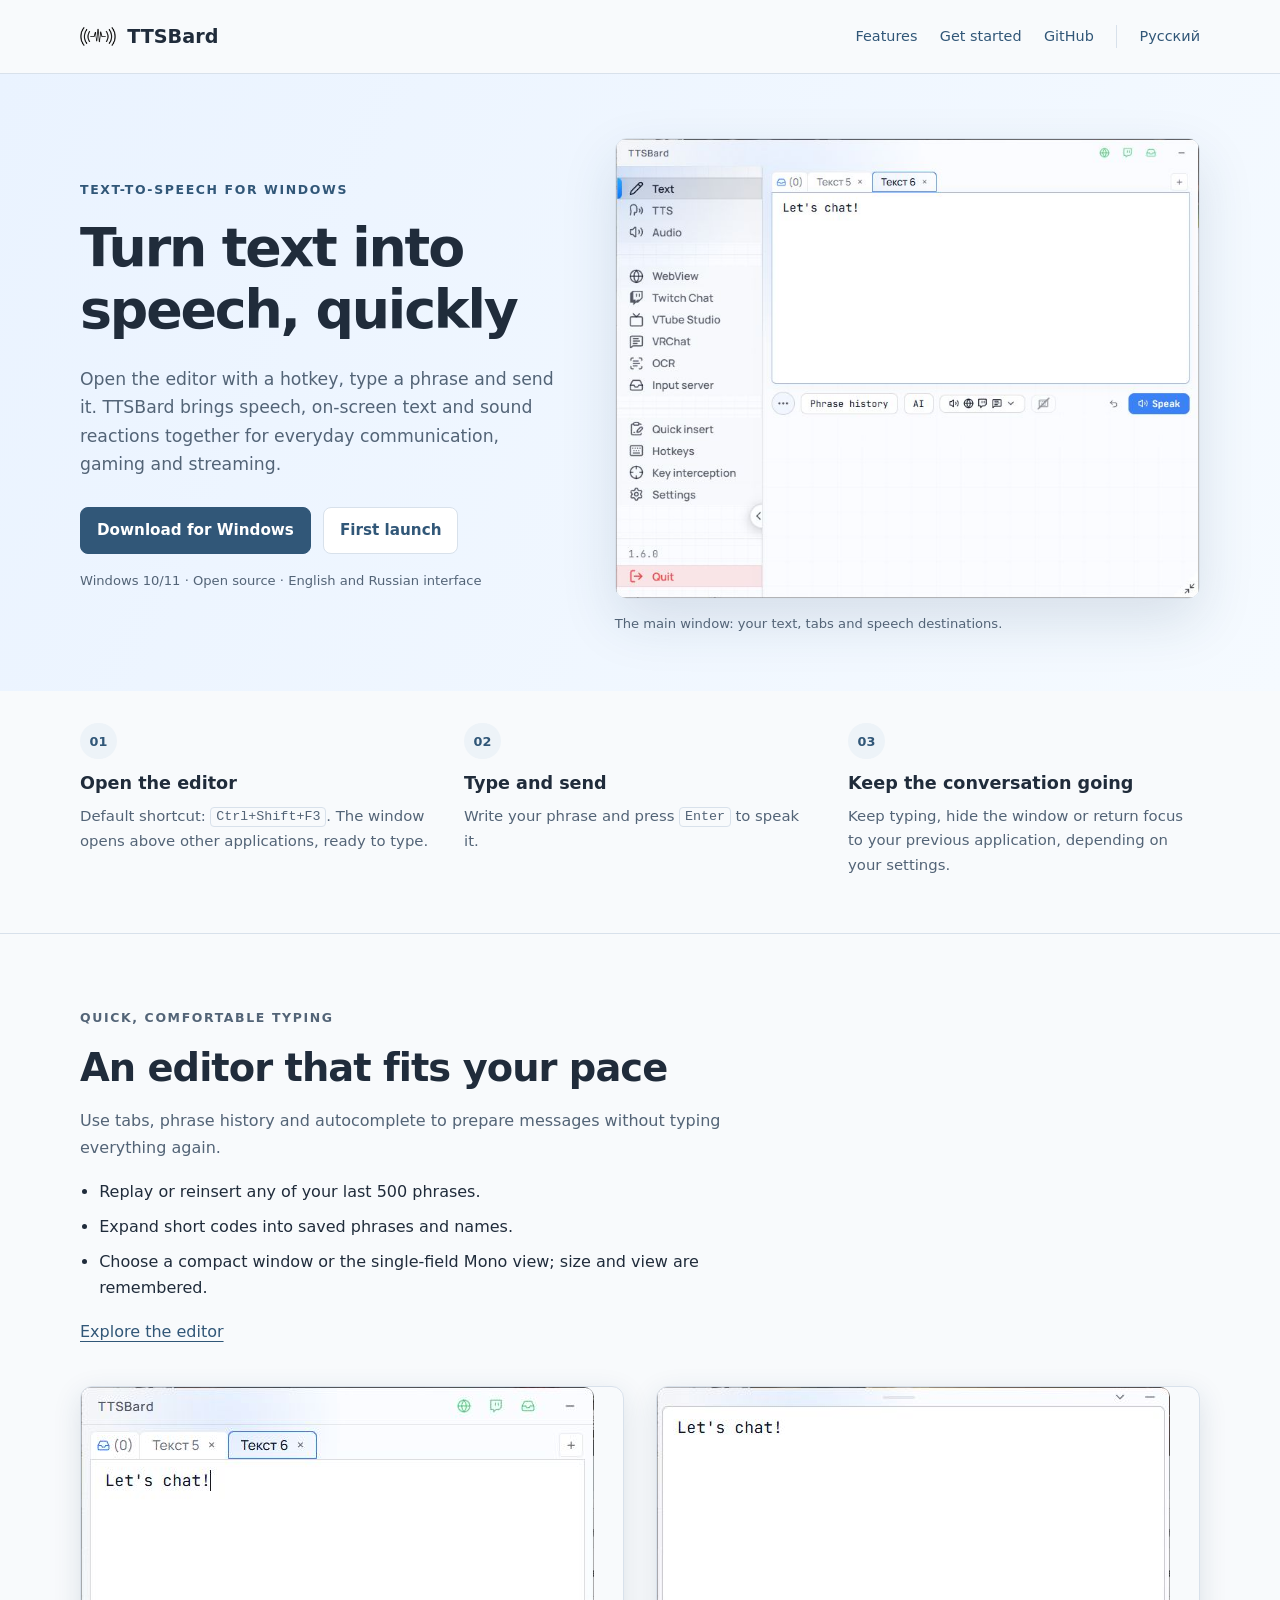
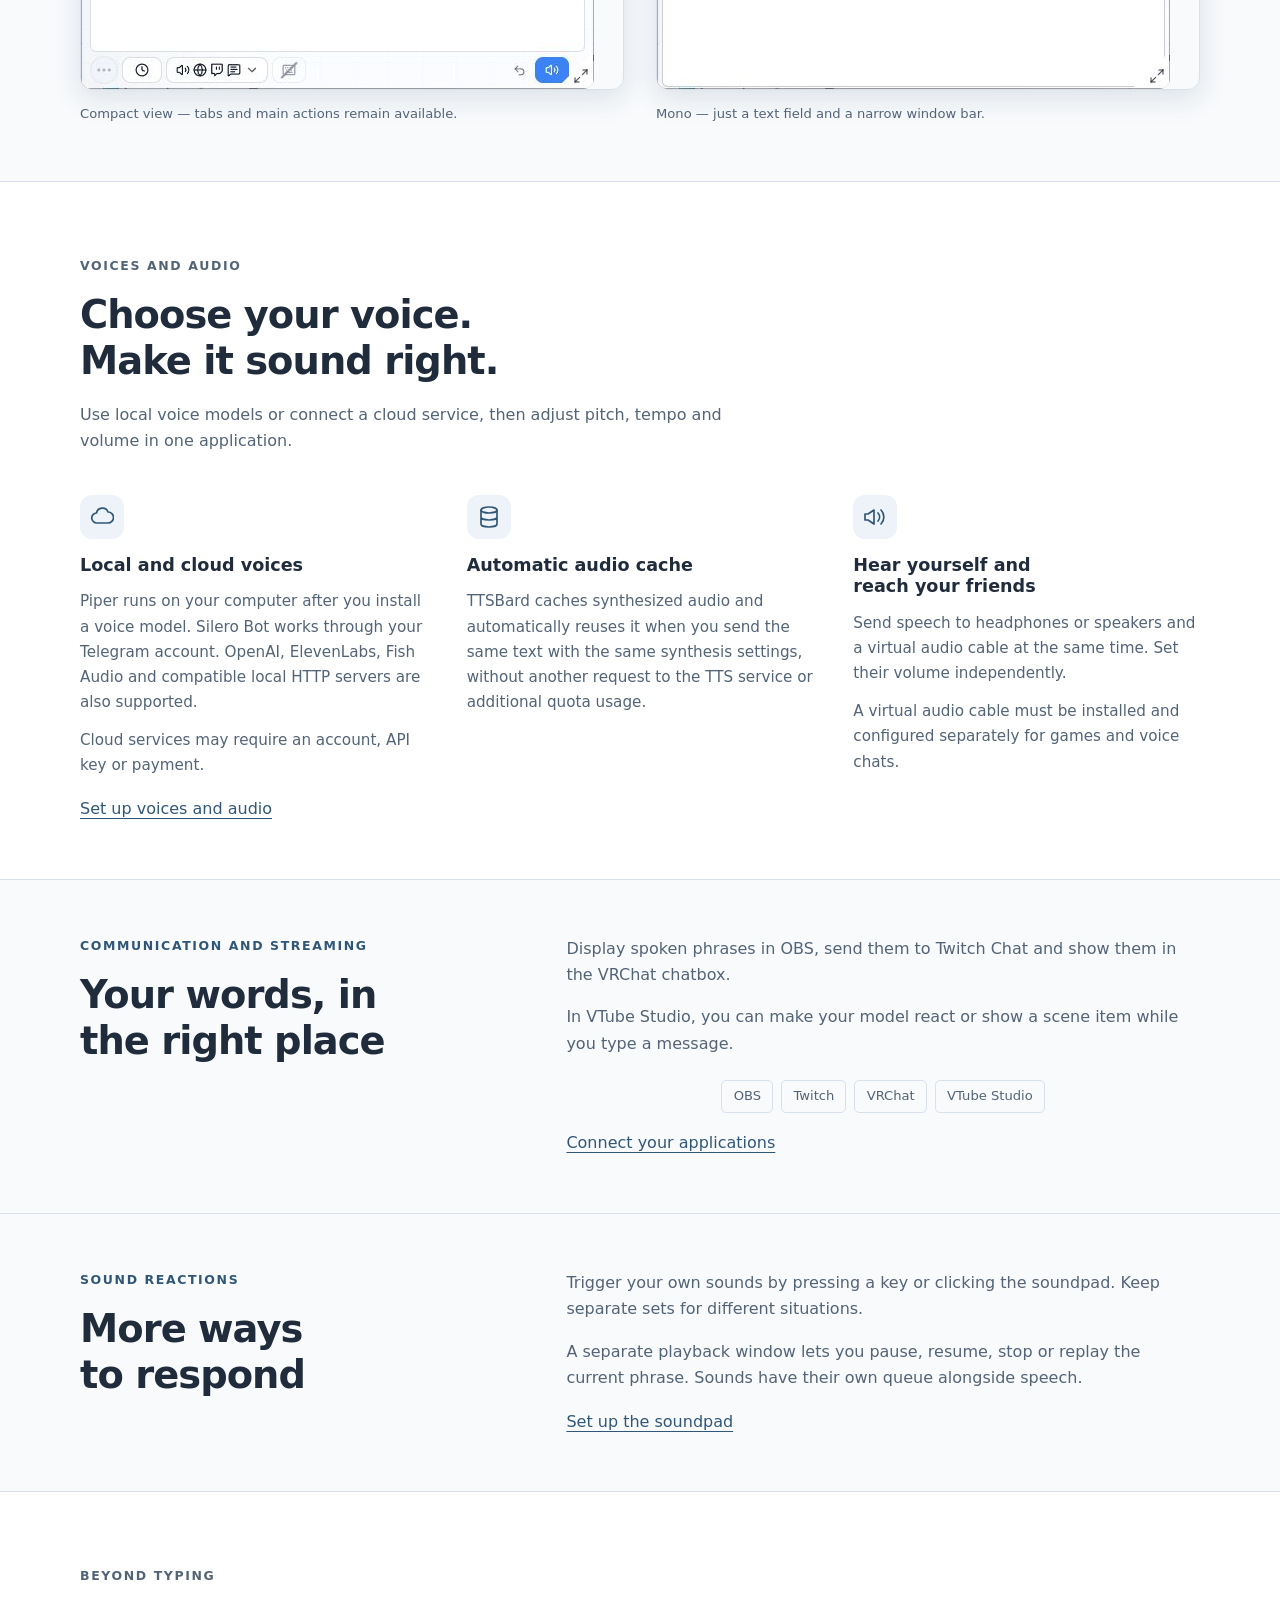
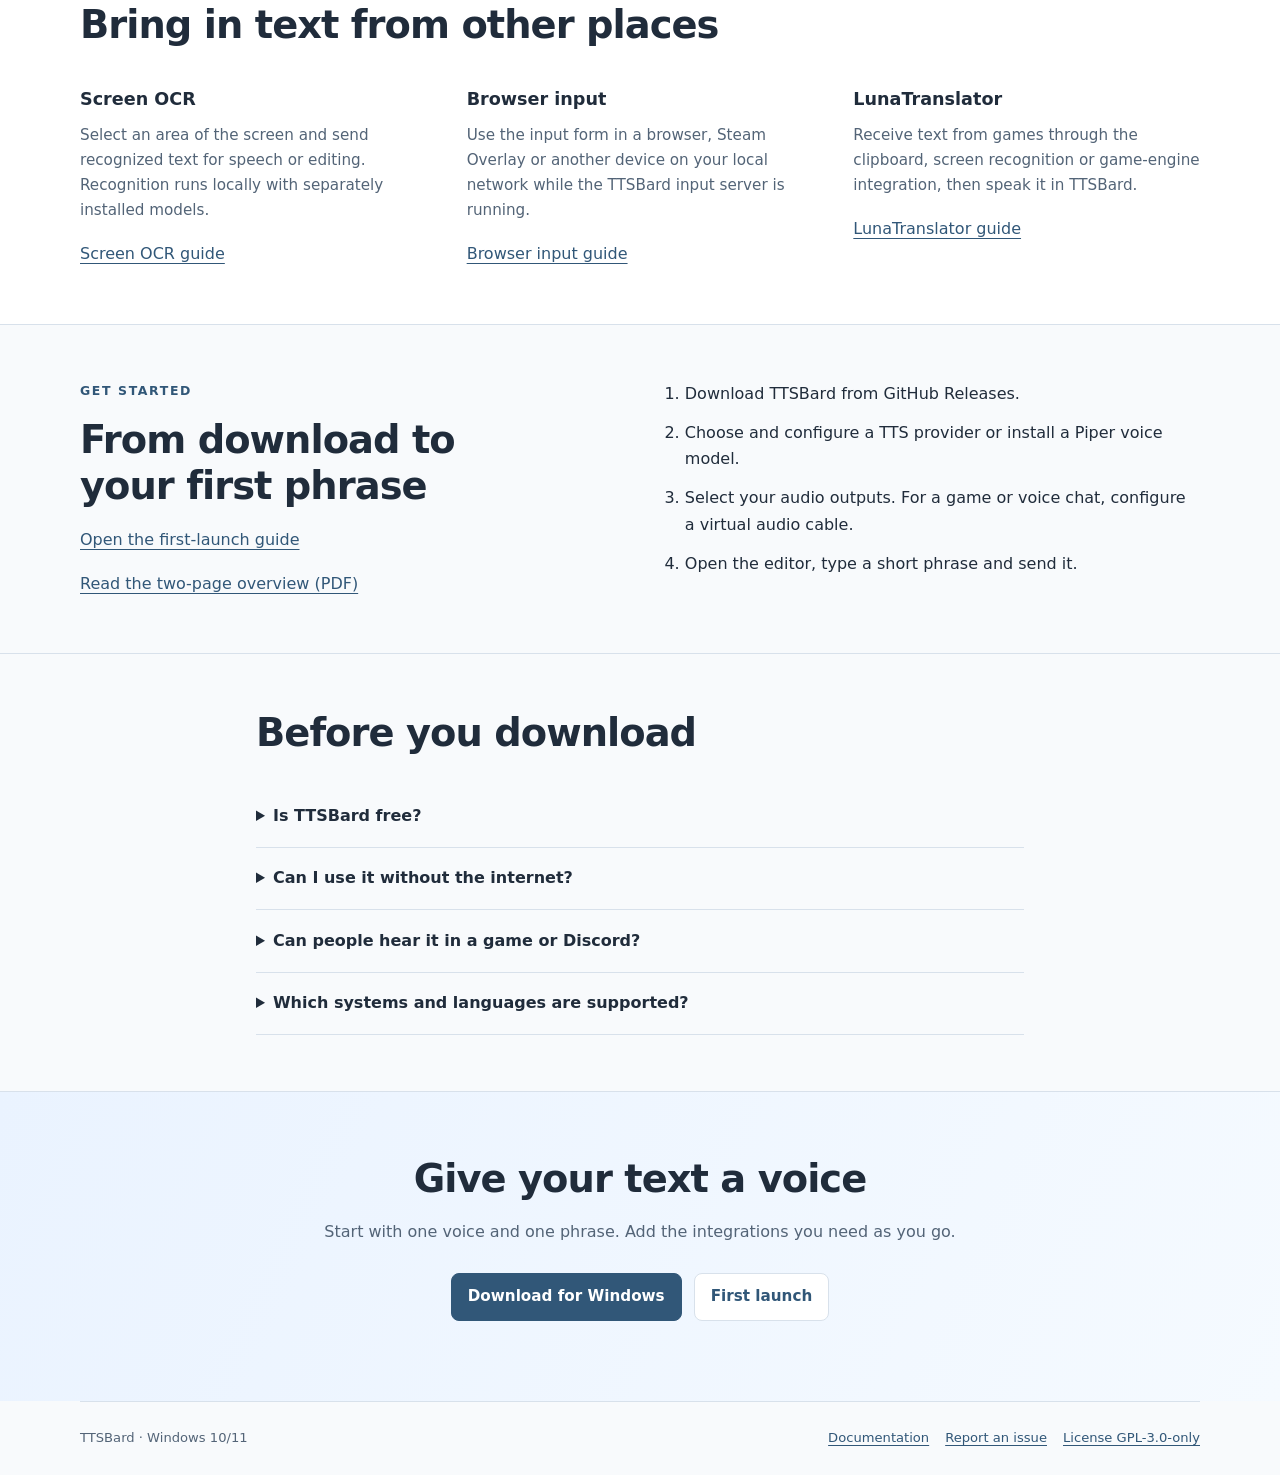
==== site/index.html @ 0e1ebefe "Add bilingual TTSBard landing site" ====
<!doctype html>
<html lang="en">
<head>
  <meta charset="utf-8">
  <meta name="viewport" content="width=device-width, initial-scale=1">
  <title>TTSBard — text-to-speech for gaming and streaming on Windows</title>
  <meta name="description" content="Turn typed messages into speech with TTSBard for Windows. Hotkey editor, local Piper voices, audio cache, soundpad, OBS, Twitch and VRChat integrations.">
  <!-- Remove the draft guard only after ROADMAP-133 visual acceptance. -->
  <meta name="robots" content="noindex, follow">
  <link rel="canonical" href="https://ttsbard.github.io/">
  <link rel="alternate" hreflang="en" href="https://ttsbard.github.io/">
  <link rel="alternate" hreflang="ru" href="https://ttsbard.github.io/ru/">
  <link rel="alternate" hreflang="x-default" href="https://ttsbard.github.io/">
  <meta property="og:type" content="website">
  <meta property="og:site_name" content="TTSBard">
  <meta property="og:locale" content="en_US">
  <meta property="og:locale:alternate" content="ru_RU">
  <meta property="og:title" content="TTSBard — text-to-speech for gaming and streaming on Windows">
  <meta property="og:description" content="Turn typed messages into speech with TTSBard for Windows. Hotkey editor, local Piper voices, audio cache, soundpad, OBS, Twitch and VRChat integrations.">
  <meta property="og:url" content="https://ttsbard.github.io/">
  <meta name="theme-color" content="#315778">
  <link rel="icon" type="image/png" href="assets/favicon.png">
  <link rel="stylesheet" href="assets/styles.css?v=3">
</head>
<body>
  <a class="skip-link" href="#main">Skip to content</a>
  <header class="site-header"><div class="wrap header-inner">
    <a class="brand" href="./" aria-label="TTSBard home"><img src="assets/favicon.png" width="36" height="36" alt="">TTSBard</a>
    <nav aria-label="Main navigation">
      <a href="#features">Features</a><a href="#start">Get started</a><a href="https://github.com/ttsbard/TTSBard">GitHub</a>
      <a class="language-link" href="ru/" lang="ru" hreflang="ru">Русский</a>
    </nav>
  </div></header>
  <main id="main">
    <section class="hero" aria-labelledby="hero-title"><div class="wrap split">
      <div><p class="eyebrow">Text-to-speech for Windows</p><h1 id="hero-title">Turn text into speech, quickly</h1>
      <p class="lead">Open the editor with a hotkey, type a phrase and send it. TTSBard brings speech, on-screen text and sound reactions together for everyday communication, gaming and streaming.</p><div class="actions"><a class="button primary" href="https://github.com/ttsbard/TTSBard/releases/latest">Download for Windows</a><a class="button" href="https://github.com/ttsbard/TTSBard/blob/master/docs/en/user/guide.md">First launch</a></div><p class="fine">Windows 10/11 · Open source · English and Russian interface</p></div>
      <figure class="product-figure"><a href="assets/captures/en/editor.jpg?v=3"><img data-product-shot="editor" src="assets/captures/en/editor.jpg?v=3" width="802" height="632" alt="TTSBard 1.6.0 in English: editor with Let's chat!, tabs and sending controls"></a><figcaption>The main window: your text, tabs and speech destinations.</figcaption></figure>
    </div></section>
    <section class="workflow wrap" aria-label="The basic workflow"><ol class="steps"><li><h3>Open the editor</h3><p>Default shortcut: <kbd>Ctrl+Shift+F3</kbd>. The window opens above other applications, ready to type.</p></li><li><h3>Type and send</h3><p>Write your phrase and press <kbd>Enter</kbd> to speak it.</p></li><li><h3>Keep the conversation going</h3><p>Keep typing, hide the window or return focus to your previous application, depending on your settings.</p></li></ol></section>
    <section id="features" class="section" aria-labelledby="editor-title"><div class="wrap"><div class="section-copy section-intro"><p class="eyebrow">Quick, comfortable typing</p><h2 id="editor-title">An editor that fits your pace</h2>
      <p>Use tabs, phrase history and autocomplete to prepare messages without typing everything again.</p><ul><li>Replay or reinsert any of your last 500 phrases.</li><li>Expand short codes into saved phrases and names.</li><li>Choose a compact window or the single-field Mono view; size and view are remembered.</li></ul><a class="text-link" href="https://github.com/ttsbard/TTSBard/blob/master/docs/en/user/editor.md">Explore the editor</a></div><div class="mode-gallery"><figure class="product-figure"><a href="assets/captures/shared/compact.jpg?v=3"><img data-product-shot="compact" src="assets/captures/shared/compact.jpg?v=3" width="513" height="302" alt="TTSBard compact view with Let's chat!, tabs and icon controls" loading="lazy"></a><figcaption>Compact view — tabs and main actions remain available.</figcaption></figure><figure class="product-figure"><a href="assets/captures/shared/mono.jpg?v=3"><img data-product-shot="mono" src="assets/captures/shared/mono.jpg?v=3" width="513" height="302" alt="TTSBard Mono view: a single text field containing Let's chat!" loading="lazy"></a><figcaption>Mono — just a text field and a narrow window bar.</figcaption></figure></div></div></section>
    <section id="voices" class="section" aria-labelledby="voices-title"><div class="wrap">
      <div class="section-intro"><p class="eyebrow">Voices and audio</p><h2 id="voices-title">Choose your voice. Make it sound right.</h2><p>Use local voice models or connect a cloud service, then adjust pitch, tempo and volume in one application.</p></div>
      <div class="feature-grid"><div><span class="feature-icon" aria-hidden="true"><svg width="24" height="24" viewBox="0 0 24 24" fill="none" stroke="currentColor" stroke-width="1.7" stroke-linecap="round" stroke-linejoin="round"><path d="M7 18a5 5 0 0 1-.5-10A6 6 0 0 1 18 7a5.5 5.5 0 0 1 0 11H7Z"/></svg></span><h3>Local and cloud voices</h3><p>Piper runs on your computer after you install a voice model. Silero Bot works through your Telegram account. OpenAI, ElevenLabs, Fish Audio and compatible local HTTP servers are also supported.</p><p>Cloud services may require an account, API key or payment.</p></div><div><span class="feature-icon" aria-hidden="true"><svg width="24" height="24" viewBox="0 0 24 24" fill="none" stroke="currentColor" stroke-width="1.7" stroke-linecap="round" stroke-linejoin="round"><ellipse cx="12" cy="5" rx="8" ry="3"/><path d="M4 5v14c0 1.7 3.6 3 8 3s8-1.3 8-3V5M4 12c0 1.7 3.6 3 8 3s8-1.3 8-3"/></svg></span><h3>Automatic audio cache</h3><p>TTSBard caches synthesized audio and automatically reuses it when you send the same text with the same synthesis settings, without another request to the TTS service or additional quota usage.</p></div><div><span class="feature-icon" aria-hidden="true"><svg width="24" height="24" viewBox="0 0 24 24" fill="none" stroke="currentColor" stroke-width="1.7" stroke-linecap="round" stroke-linejoin="round"><path d="m11 5-6 4H2v6h3l6 4V5ZM15 8a6 6 0 0 1 0 8M18 5a10 10 0 0 1 0 14"/></svg></span><h3>Hear yourself and reach your friends</h3><p>Send speech to headphones or speakers and a virtual audio cable at the same time. Set their volume independently.</p><p>A virtual audio cable must be installed and configured separately for games and voice chats.</p></div></div><a class="text-link" href="https://github.com/ttsbard/TTSBard/blob/master/docs/en/user/tts.md">Set up voices and audio</a>
    </div></section>
    <section id="streaming" class="section" aria-labelledby="streaming-title"><div class="wrap story-grid">
      <div class="story-heading"><p class="eyebrow">Communication and streaming</p><h2 id="streaming-title">Your words, in the right place</h2></div><div class="story-body">
      <p>Display spoken phrases in OBS, send them to Twitch Chat and show them in the VRChat chatbox.</p><p>In VTube Studio, you can make your model react or show a scene item while you type a message.</p>
      <ul class="service-list" aria-label="Integrations"><li>OBS</li><li>Twitch</li><li>VRChat</li><li>VTube Studio</li></ul>
      <a class="text-link" href="https://github.com/ttsbard/TTSBard/blob/master/docs/en/integrations/README.md">Connect your applications</a></div>
    </div></section>
    <section id="soundpad" class="section" aria-labelledby="soundpad-title"><div class="wrap story-grid">
      <div class="story-heading"><p class="eyebrow">Sound reactions</p><h2 id="soundpad-title">More ways to respond</h2></div><div class="story-body">
      <p>Trigger your own sounds by pressing a key or clicking the soundpad. Keep separate sets for different situations.</p><p>A separate playback window lets you pause, resume, stop or replay the current phrase. Sounds have their own queue alongside speech.</p><a class="text-link" href="https://github.com/ttsbard/TTSBard/blob/master/docs/en/user/soundpanel.md">Set up the soundpad</a></div>
    </div></section>
    <section id="sources" class="section" aria-labelledby="sources-title"><div class="wrap">
      <div class="section-intro"><p class="eyebrow">Beyond typing</p><h2 id="sources-title">Bring in text from other places</h2></div>
      <div class="feature-grid"><div><h3>Screen OCR</h3><p>Select an area of the screen and send recognized text for speech or editing. Recognition runs locally with separately installed models.</p><a class="text-link" href="https://github.com/ttsbard/TTSBard/blob/master/docs/en/user/ocr.md">Screen OCR guide</a></div><div><h3>Browser input</h3><p>Use the input form in a browser, Steam Overlay or another device on your local network while the TTSBard input server is running.</p><a class="text-link" href="https://github.com/ttsbard/TTSBard/blob/master/docs/en/user/input-server.md">Browser input guide</a></div><div><h3>LunaTranslator</h3><p>Receive text from games through the clipboard, screen recognition or game-engine integration, then speak it in TTSBard.</p><a class="text-link" href="https://github.com/ttsbard/TTSBard/blob/master/docs/en/integrations/lunatranslator/README.md">LunaTranslator guide</a></div></div>
    </div></section>
    <section id="start" class="section" aria-labelledby="start-title"><div class="wrap start-grid">
      <div><p class="eyebrow">Get started</p><h2 id="start-title">From download to your first phrase</h2>
      <a class="text-link" href="https://github.com/ttsbard/TTSBard/blob/master/docs/en/user/guide.md">Open the first-launch guide</a><br>
      <a class="text-link" href="https://github.com/ttsbard/TTSBard/raw/refs/heads/master/docs/en/ttsbard-overview.pdf">Read the two-page overview (PDF)</a></div>
      <ol><li>Download TTSBard from GitHub Releases.</li><li>Choose and configure a TTS provider or install a Piper voice model.</li><li>Select your audio outputs. For a game or voice chat, configure a virtual audio cable.</li><li>Open the editor, type a short phrase and send it.</li></ol>
    </div></section>
    <section id="faq" class="section" aria-labelledby="faq-title"><div class="wrap faq"><h2 id="faq-title">Before you download</h2><details><summary>Is TTSBard free?</summary><p>TTSBard is open-source software under GPL-3.0-only. External TTS services have their own access requirements, quotas and pricing.</p></details><details><summary>Can I use it without the internet?</summary><p>Piper synthesizes speech locally after you install a compatible voice model. Cloud voices and online integrations require a network connection.</p></details><details><summary>Can people hear it in a game or Discord?</summary><p>Yes, when you route TTSBard through a configured virtual audio cable and select that cable as the microphone in the game or voice application.</p></details><details><summary>Which systems and languages are supported?</summary><p>TTSBard supports Windows 10 and 11. The interface is available in English and Russian; speech languages depend on the provider and voice model.</p></details></div></section>
    <section class="closing" aria-labelledby="closing-title"><div class="wrap"><h2 id="closing-title">Give your text a voice</h2><p>Start with one voice and one phrase. Add the integrations you need as you go.</p><div class="actions"><a class="button primary" href="https://github.com/ttsbard/TTSBard/releases/latest">Download for Windows</a><a class="button" href="https://github.com/ttsbard/TTSBard/blob/master/docs/en/user/guide.md">First launch</a></div></div></section>
  </main>
  <footer><div class="wrap footer-inner"><span>TTSBard · Windows 10/11</span><div class="footer-links">
    <a href="https://github.com/ttsbard/TTSBard/blob/master/docs/en/README.md">Documentation</a><a href="https://github.com/ttsbard/TTSBard/issues">Report an issue</a><a href="https://github.com/ttsbard/TTSBard/blob/master/LICENSE">License GPL-3.0-only</a>
  </div></div></footer>
</body>
</html>
---- site/assets/styles.css ----
/* Shared by both static language versions. No application styles are imported. */
:root {
  color-scheme: light dark;
  --page: #f8fafc;
  --surface: #fff;
  --text: #202c3b;
  --muted: #536477;
  --accent: #315778;
  --accent-text: #fff;
  --line: #d8e1eb;
  --soft: #edf3f8;
  --focus: #1665ba;
  --hero-start: #eaf3ff;
  --hero-end: #f5faff;
  --image-shadow: rgb(30 62 96 / .13);
  --logo-filter: none;
  font-family: "Segoe UI", system-ui, sans-serif;
  font-size: 16px;
  line-height: 1.65;
  background: var(--page);
  color: var(--text);
}
@media (prefers-color-scheme: dark) {
  :root {
    --page: #111821;
    --surface: #19232e;
    --text: #e5edf5;
    --muted: #a9bacc;
    --accent: #b0d5f3;
    --accent-text: #152b40;
    --line: #354658;
    --soft: #1b2b3a;
    --focus: #acd8ff;
    --hero-start: #172e44;
    --hero-end: #15212f;
    --image-shadow: rgb(0 0 0 / .3);
    --logo-filter: brightness(0) invert(1);
  }
}
* { box-sizing: border-box; }
body { margin: 0; }
a { color: var(--accent); text-underline-offset: .22em; }
a:hover { text-decoration-thickness: 2px; }
:focus-visible { outline: 3px solid var(--focus); outline-offset: 5px; }
img { display: block; max-width: 100%; height: auto; }
p, ul, ol, figure { margin: 0; }
p + p { margin-top: 1rem; }
h1, h2, h3 { margin: 0; font-weight: 650; line-height: 1.2; text-wrap: balance; }
h1 { font-size: clamp(2.25rem, 4.2vw, 3.65rem); letter-spacing: -.04em; line-height: 1.15; }
h2 { font-size: clamp(1.7rem, 3vw, 2.65rem); letter-spacing: -.025em; }
h3 { font-size: 1.1rem; }
main, header, footer { overflow-wrap: anywhere; }
.wrap { width: min(1120px, calc(100% - 3rem)); margin-inline: auto; }
.skip-link { position: absolute; left: 1rem; top: -6rem; z-index: 2; padding: .75rem 1rem; background: var(--surface); }
.skip-link:focus { top: 1rem; }
.site-header { border-bottom: 1px solid var(--line); }
.header-inner { display: flex; flex-wrap: wrap; align-items: center; gap: 1rem 2rem; padding-block: 1.15rem; }
.brand { display: inline-flex; align-items: center; gap: .7rem; color: var(--text); font-size: 1.2rem; font-weight: 650; text-decoration: none; margin-right: auto; }
.brand img { width: 36px; height: 36px; filter: var(--logo-filter); }
nav { display: flex; align-items: center; flex-wrap: wrap; gap: .7rem 1.4rem; }
nav a { font-size: .9rem; text-decoration: none; }
.language-link { border-left: 1px solid var(--line); padding-left: 1.4rem; }
.hero { padding-block: 4rem 3.5rem; background: linear-gradient(115deg, var(--hero-start), var(--hero-end)); }
.hero .split { grid-template-columns: .95fr 1.15fr; gap: clamp(2rem, 4vw, 3.5rem); }
.split { display: grid; grid-template-columns: 1fr 1.05fr; gap: clamp(2rem, 5vw, 4.5rem); align-items: center; }
.split > * { min-width: 0; }
.eyebrow { font-size: .78rem; text-transform: uppercase; letter-spacing: .13em; color: var(--accent); font-weight: 650; margin-bottom: 1rem; }
.hero .lead { margin-top: 1.5rem; font-size: 1.08rem; color: var(--muted); max-width: 39rem; }
.actions { display: flex; flex-wrap: wrap; align-items: center; gap: .75rem; margin-block: 1.75rem 1rem; }
.button { display: inline-flex; align-items: center; justify-content: center; min-height: 46px; padding: .65rem 1rem; border: 1px solid var(--line); border-radius: 8px; text-decoration: none; font-size: .95rem; font-weight: 600; background: var(--surface); }
.button.primary { color: var(--accent-text); background: var(--accent); border-color: var(--accent); }
.button:hover { text-decoration: underline; }
.fine { font-size: .82rem; color: var(--muted); }
.screen-placeholder { min-height: 235px; aspect-ratio: 1.55; display: flex; flex-direction: column; align-items: center; justify-content: center; text-align: center; gap: .7rem; background: var(--soft); border: 1px dashed var(--line); border-radius: 12px; padding: 2rem; }
.hero .screen-placeholder { aspect-ratio: 1.25; }
.screen-placeholder { width: 100%; }
.screen-number { font-size: .75rem; text-transform: uppercase; letter-spacing: .1em; color: var(--muted); }
.screen-placeholder strong { font-size: 1.15rem; font-weight: 600; }
.screen-placeholder p { color: var(--muted); font-size: .9rem; max-width: 24rem; }
.product-figure img { border-radius: 10px; }
.product-figure > a { display: block; }
.product-figure > a { border: 1px solid var(--line); border-radius: 12px; box-shadow: 0 8px 28px var(--image-shadow); }
.hero .product-figure > a { box-shadow: 0 22px 55px var(--image-shadow); }
.mode-gallery { display: grid; grid-template-columns: repeat(2, minmax(0, 1fr)); gap: 2rem; align-items: start; margin-top: 2.5rem; }
figcaption { margin-top: .85rem; font-size: .82rem; color: var(--muted); }
.workflow { padding-block: 2rem 3.5rem; }
.steps { list-style: none; display: grid; grid-template-columns: repeat(3, 1fr); gap: 2rem; padding: 0; counter-reset: step; }
.steps li { counter-increment: step; }
.steps li::before { content: "0" counter(step); display: inline-grid; place-items: center; width: 2.3rem; height: 2.3rem; border-radius: 50%; background: var(--soft); font-size: .8rem; font-weight: 650; color: var(--accent); margin-bottom: .85rem; }
.steps h3 { margin-bottom: .6rem; }
.steps p { color: var(--muted); font-size: .93rem; }
.section { padding-block: 3.5rem; border-top: 1px solid var(--line); }
#voices, #sources { background: var(--surface); }
.section-copy > p { margin-top: 1.3rem; color: var(--muted); }
.section-copy ul { padding-left: 1.2rem; margin-top: 1.1rem; }
.section-copy li + li { margin-top: .55rem; }
.text-link { display: inline-block; margin-top: 1.1rem; }
.section-intro { max-width: 43rem; }
.section-intro > p { margin-top: 1.1rem; color: var(--muted); }
.feature-grid { display: grid; grid-template-columns: repeat(3, 1fr); gap: 2.5rem; margin-top: 2.5rem; }
.feature-grid p { margin-top: .85rem; color: var(--muted); font-size: .95rem; }
.feature-icon { display: inline-grid; place-items: center; width: 44px; height: 44px; margin-bottom: 1rem; border-radius: 12px; background: var(--soft); color: var(--accent); }
.story-grid { display: grid; grid-template-columns: .8fr 1.2fr; align-items: start; gap: 4rem; }
.story-body { min-width: 0; color: var(--muted); }
.story-body .service-list { justify-content: center; }
.service-list { display: flex; flex-wrap: wrap; align-items: center; gap: .5rem; list-style: none; padding: 0; margin-top: 1.4rem; }
.service-list li { border: 1px solid var(--line); padding: .3rem .7rem; border-radius: 5px; font-size: .82rem; }
.section-copy .service-list { justify-content: center; padding: 0; }
.section-copy .service-list > li { margin: 0; }
.footnote { margin-top: 1.5rem; color: var(--muted); font-size: .85rem; }
.start-grid { display: grid; grid-template-columns: 1fr 1fr; gap: 3rem; }
.start-grid ol { padding-left: 1.3rem; }
.start-grid li + li { margin-top: .8rem; }
.faq { max-width: 48rem; }
.faq h2 { margin-bottom: 1.8rem; }
details { border-bottom: 1px solid var(--line); padding-block: 1.1rem; }
summary { font-weight: 600; cursor: pointer; padding-right: .5rem; }
details p { padding-top: .85rem; color: var(--muted); }
.closing { text-align: center; padding-block: 4rem; border-top: 1px solid var(--line); background: linear-gradient(115deg, var(--hero-start), var(--hero-end)); }
.closing p { margin-top: 1rem; color: var(--muted); }
.closing .actions { justify-content: center; }
.footer-inner { display: flex; flex-wrap: wrap; justify-content: space-between; gap: 1rem; border-top: 1px solid var(--line); padding-block: 1.6rem; color: var(--muted); font-size: .82rem; }
.footer-links { display: flex; flex-wrap: wrap; gap: 1rem; }
kbd { padding: .1em .35em; border: 1px solid var(--line); border-radius: 4px; font-size: .9em; white-space: nowrap; }
@media (max-width: 800px) {
  .hero { padding-block: 3rem; }
  .split, .hero .split, .start-grid, .story-grid { grid-template-columns: 1fr; gap: 2rem; }
  .split.reverse .product-figure { order: 2; }
  .hero .screen-placeholder { aspect-ratio: 1.8; }
  .feature-grid { grid-template-columns: 1fr; gap: 1.8rem; }
  .section { padding-block: 3rem; }
}
@media (max-width: 540px) {
  .mode-gallery { grid-template-columns: 1fr; gap: 1.8rem; }
  .wrap { width: calc(100% - 2rem); }
  .header-inner { gap: 1rem; }
  nav { width: 100%; gap: .65rem .85rem; }
  nav a { font-size: .85rem; }
  .language-link { padding-left: .8rem; margin-left: auto; }
  .steps { grid-template-columns: 1fr; gap: 1.5rem; }
  .screen-placeholder { min-height: 210px; padding: 1.5rem; }
  .actions { align-items: stretch; }
  .button { flex: 1 1 auto; }
}
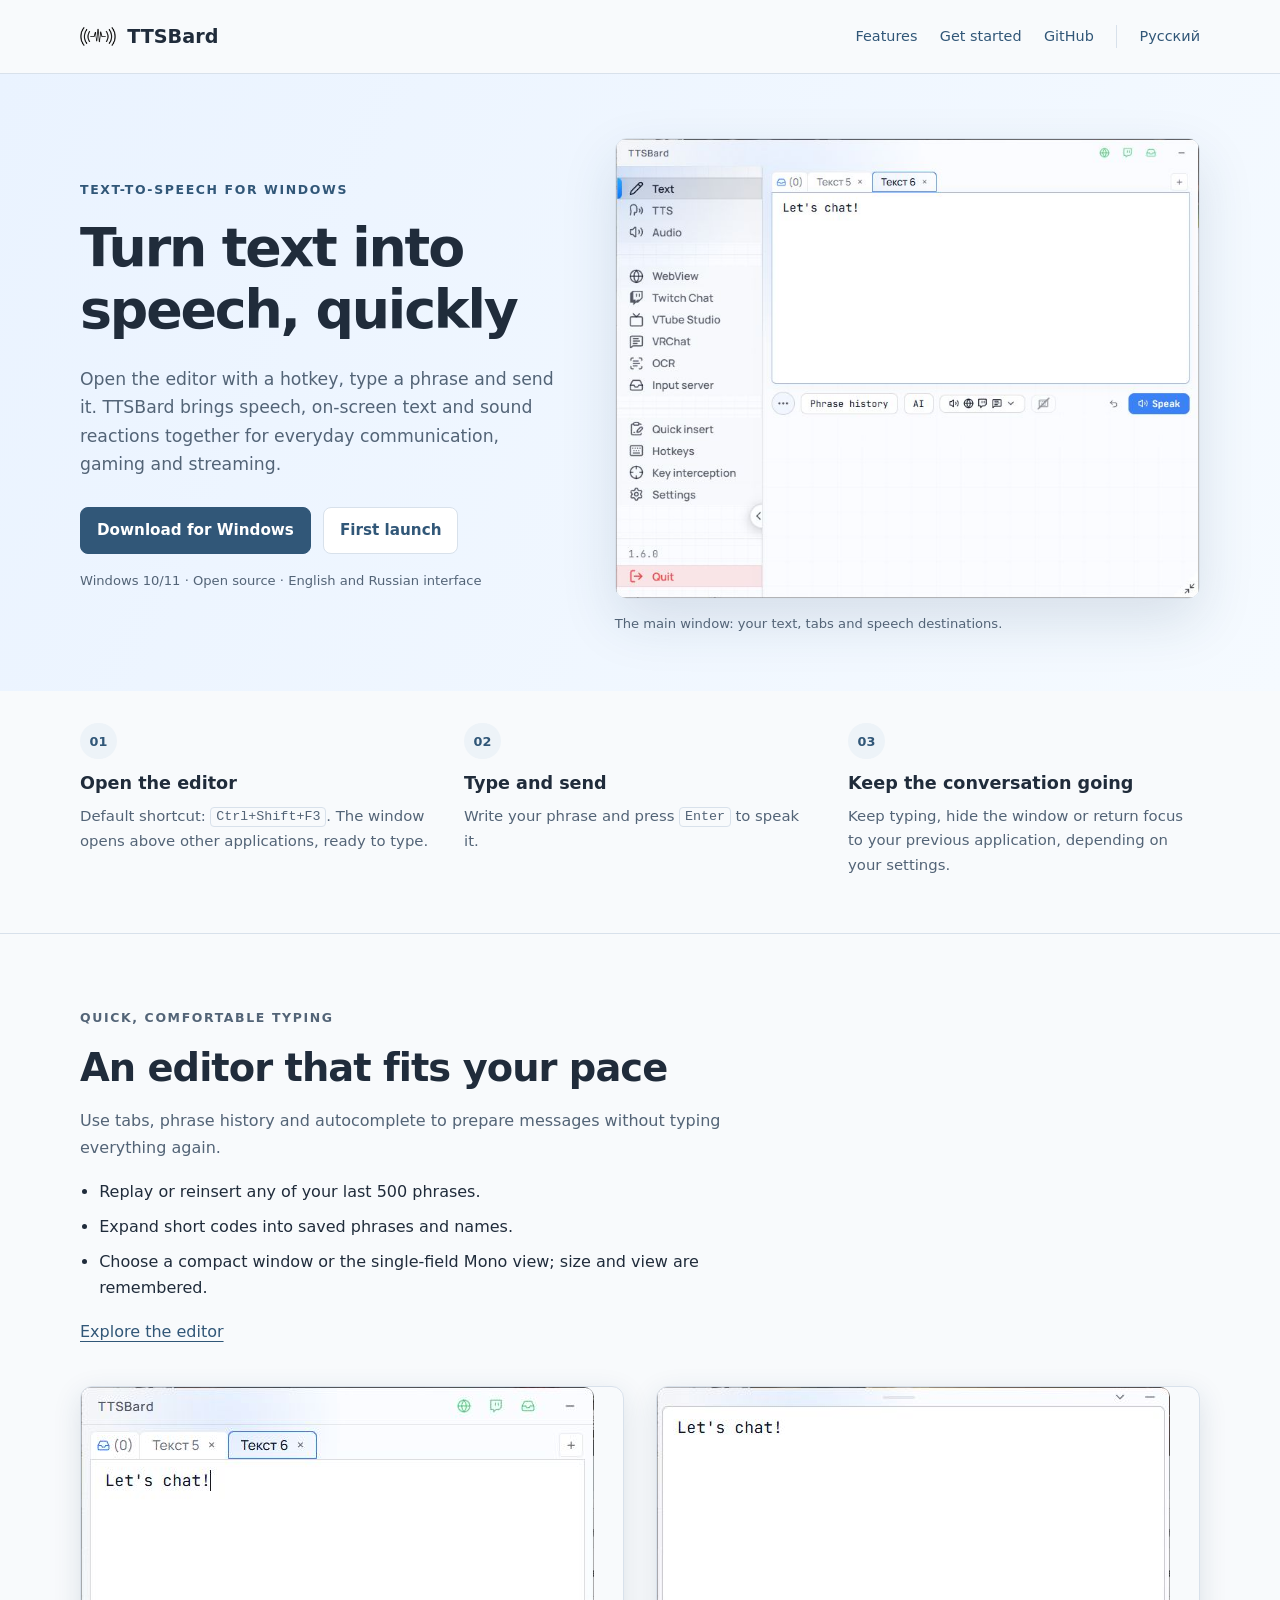
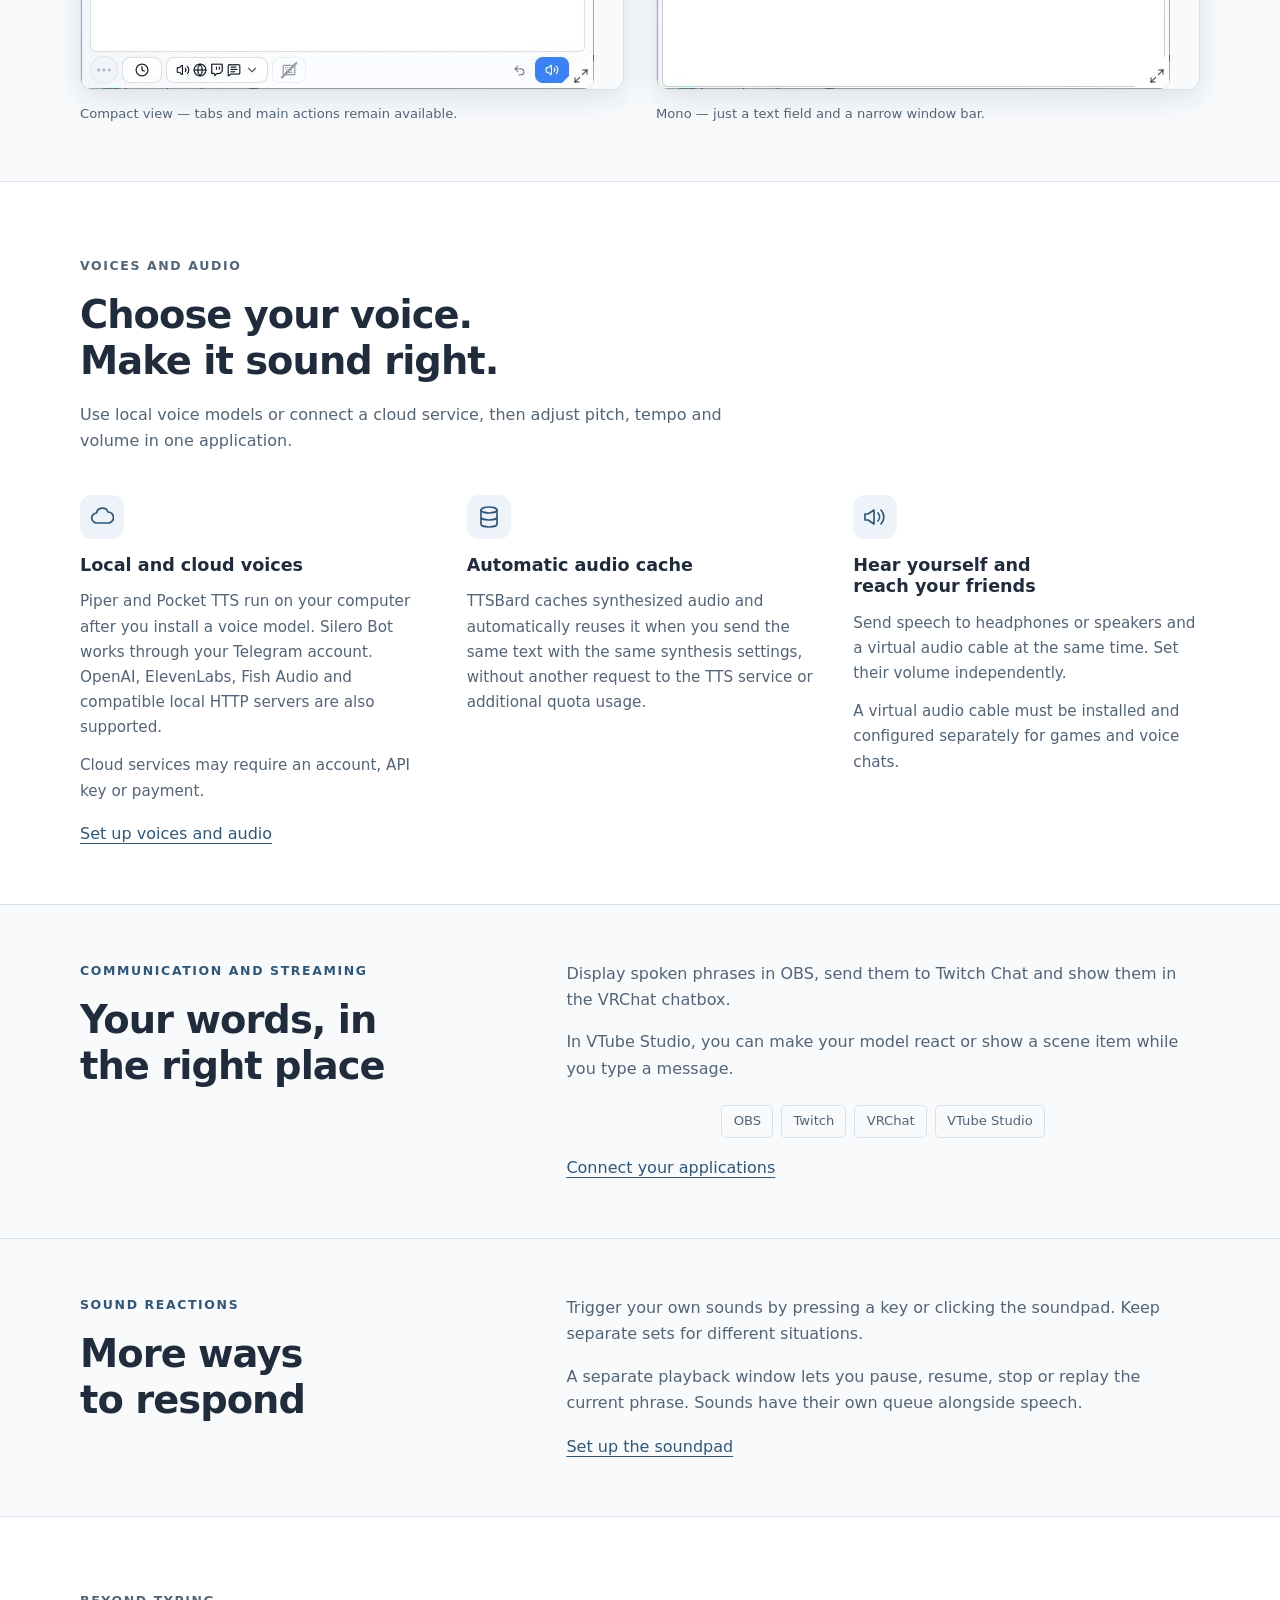
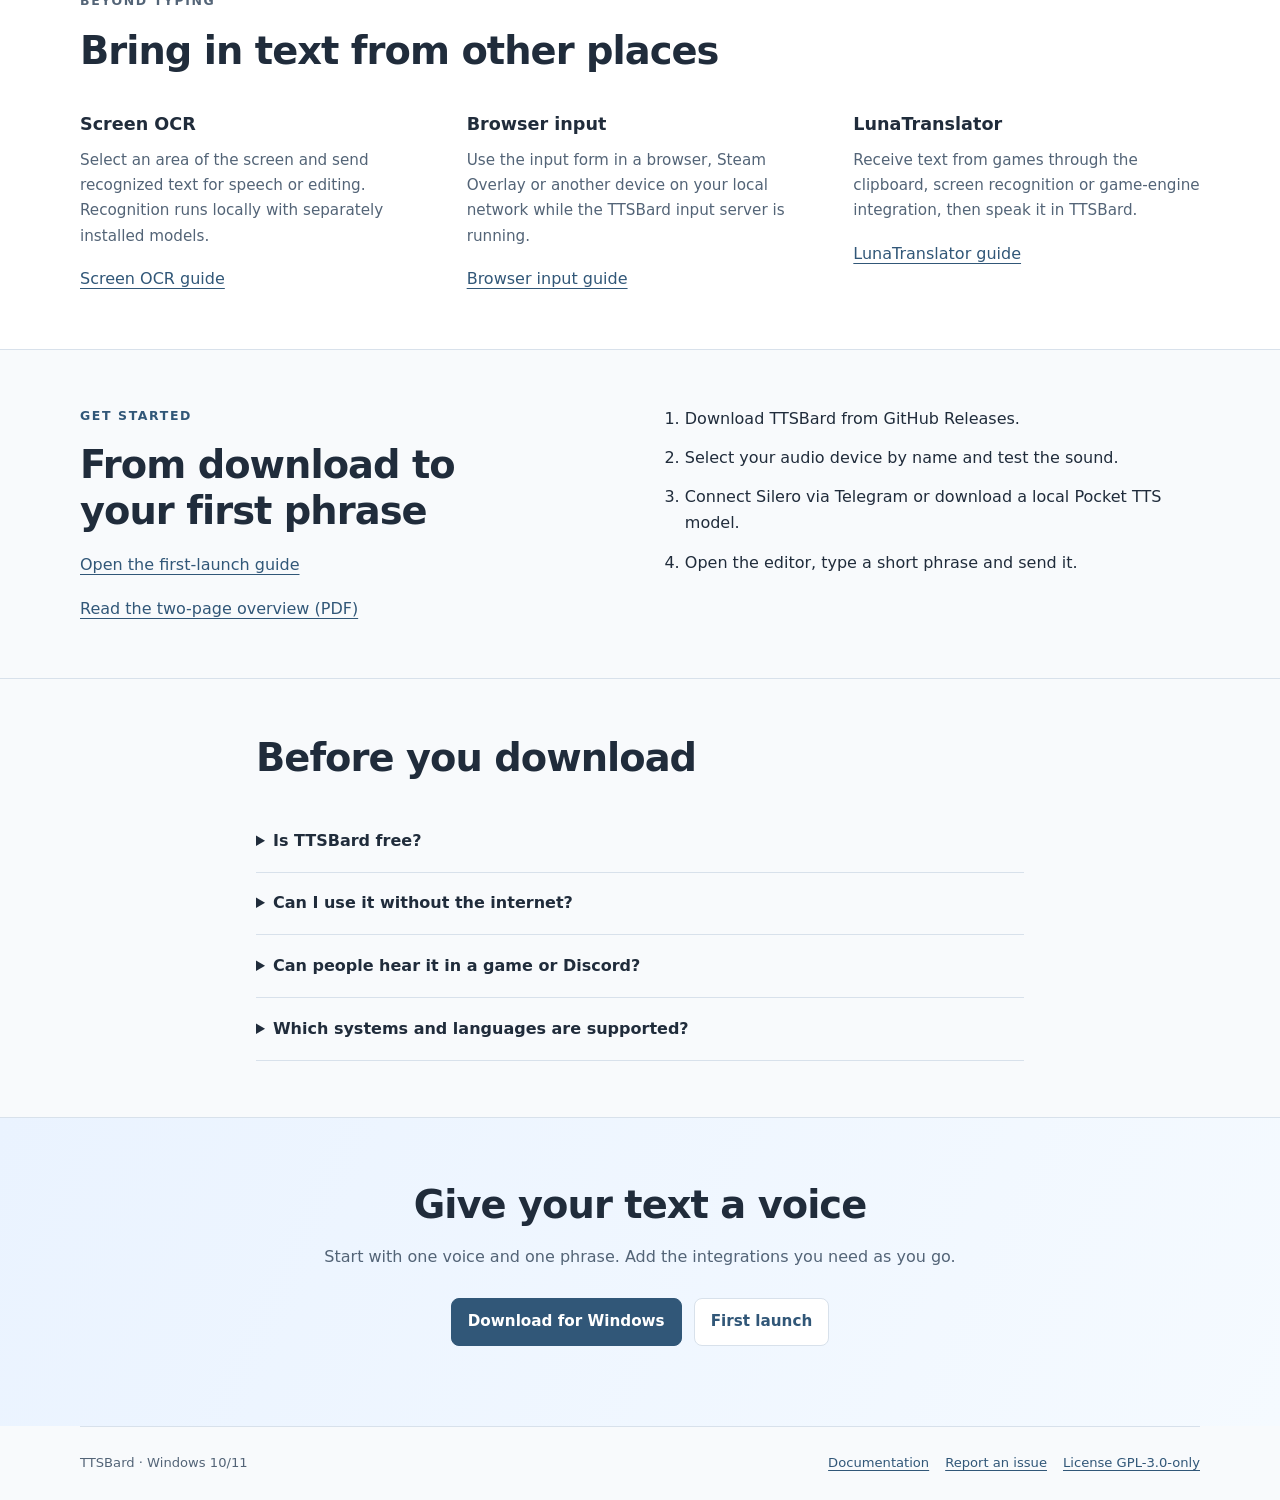
==== commit 8121fb5c: "docs: add bilingual quick-start pages" ====
--- a/site/index.html
+++ b/site/index.html
@@ -4,9 +4,7 @@
   <meta charset="utf-8">
   <meta name="viewport" content="width=device-width, initial-scale=1">
   <title>TTSBard — text-to-speech for gaming and streaming on Windows</title>
-  <meta name="description" content="Turn typed messages into speech with TTSBard for Windows. Hotkey editor, local Piper voices, audio cache, soundpad, OBS, Twitch and VRChat integrations.">
-  <!-- Remove the draft guard only after ROADMAP-133 visual acceptance. -->
-  <meta name="robots" content="noindex, follow">
+  <meta name="description" content="Turn typed messages into speech with TTSBard for Windows. Hotkey editor, local Piper and Pocket TTS voices, audio cache, soundpad, OBS, Twitch and VRChat integrations.">
   <link rel="canonical" href="https://ttsbard.github.io/">
   <link rel="alternate" hreflang="en" href="https://ttsbard.github.io/">
   <link rel="alternate" hreflang="ru" href="https://ttsbard.github.io/ru/">
@@ -16,7 +14,7 @@
   <meta property="og:locale" content="en_US">
   <meta property="og:locale:alternate" content="ru_RU">
   <meta property="og:title" content="TTSBard — text-to-speech for gaming and streaming on Windows">
-  <meta property="og:description" content="Turn typed messages into speech with TTSBard for Windows. Hotkey editor, local Piper voices, audio cache, soundpad, OBS, Twitch and VRChat integrations.">
+  <meta property="og:description" content="Turn typed messages into speech with TTSBard for Windows. Hotkey editor, local Piper and Pocket TTS voices, audio cache, soundpad, OBS, Twitch and VRChat integrations.">
   <meta property="og:url" content="https://ttsbard.github.io/">
   <meta name="theme-color" content="#315778">
   <link rel="icon" type="image/png" href="assets/favicon.png">
@@ -34,7 +32,7 @@
   <main id="main">
     <section class="hero" aria-labelledby="hero-title"><div class="wrap split">
       <div><p class="eyebrow">Text-to-speech for Windows</p><h1 id="hero-title">Turn text into speech, quickly</h1>
-      <p class="lead">Open the editor with a hotkey, type a phrase and send it. TTSBard brings speech, on-screen text and sound reactions together for everyday communication, gaming and streaming.</p><div class="actions"><a class="button primary" href="https://github.com/ttsbard/TTSBard/releases/latest">Download for Windows</a><a class="button" href="https://github.com/ttsbard/TTSBard/blob/master/docs/en/user/guide.md">First launch</a></div><p class="fine">Windows 10/11 · Open source · English and Russian interface</p></div>
+      <p class="lead">Open the editor with a hotkey, type a phrase and send it. TTSBard brings speech, on-screen text and sound reactions together for everyday communication, gaming and streaming.</p><div class="actions"><a class="button primary" href="https://github.com/ttsbard/TTSBard/releases/latest">Download for Windows</a><a class="button" href="quick-start/">First launch</a></div><p class="fine">Windows 10/11 · Open source · English and Russian interface</p></div>
       <figure class="product-figure"><a href="assets/captures/en/editor.jpg?v=3"><img data-product-shot="editor" src="assets/captures/en/editor.jpg?v=3" width="802" height="632" alt="TTSBard 1.6.0 in English: editor with Let's chat!, tabs and sending controls"></a><figcaption>The main window: your text, tabs and speech destinations.</figcaption></figure>
     </div></section>
     <section class="workflow wrap" aria-label="The basic workflow"><ol class="steps"><li><h3>Open the editor</h3><p>Default shortcut: <kbd>Ctrl+Shift+F3</kbd>. The window opens above other applications, ready to type.</p></li><li><h3>Type and send</h3><p>Write your phrase and press <kbd>Enter</kbd> to speak it.</p></li><li><h3>Keep the conversation going</h3><p>Keep typing, hide the window or return focus to your previous application, depending on your settings.</p></li></ol></section>
@@ -42,7 +40,7 @@
       <p>Use tabs, phrase history and autocomplete to prepare messages without typing everything again.</p><ul><li>Replay or reinsert any of your last 500 phrases.</li><li>Expand short codes into saved phrases and names.</li><li>Choose a compact window or the single-field Mono view; size and view are remembered.</li></ul><a class="text-link" href="https://github.com/ttsbard/TTSBard/blob/master/docs/en/user/editor.md">Explore the editor</a></div><div class="mode-gallery"><figure class="product-figure"><a href="assets/captures/shared/compact.jpg?v=3"><img data-product-shot="compact" src="assets/captures/shared/compact.jpg?v=3" width="513" height="302" alt="TTSBard compact view with Let's chat!, tabs and icon controls" loading="lazy"></a><figcaption>Compact view — tabs and main actions remain available.</figcaption></figure><figure class="product-figure"><a href="assets/captures/shared/mono.jpg?v=3"><img data-product-shot="mono" src="assets/captures/shared/mono.jpg?v=3" width="513" height="302" alt="TTSBard Mono view: a single text field containing Let's chat!" loading="lazy"></a><figcaption>Mono — just a text field and a narrow window bar.</figcaption></figure></div></div></section>
     <section id="voices" class="section" aria-labelledby="voices-title"><div class="wrap">
       <div class="section-intro"><p class="eyebrow">Voices and audio</p><h2 id="voices-title">Choose your voice. Make it sound right.</h2><p>Use local voice models or connect a cloud service, then adjust pitch, tempo and volume in one application.</p></div>
-      <div class="feature-grid"><div><span class="feature-icon" aria-hidden="true"><svg width="24" height="24" viewBox="0 0 24 24" fill="none" stroke="currentColor" stroke-width="1.7" stroke-linecap="round" stroke-linejoin="round"><path d="M7 18a5 5 0 0 1-.5-10A6 6 0 0 1 18 7a5.5 5.5 0 0 1 0 11H7Z"/></svg></span><h3>Local and cloud voices</h3><p>Piper runs on your computer after you install a voice model. Silero Bot works through your Telegram account. OpenAI, ElevenLabs, Fish Audio and compatible local HTTP servers are also supported.</p><p>Cloud services may require an account, API key or payment.</p></div><div><span class="feature-icon" aria-hidden="true"><svg width="24" height="24" viewBox="0 0 24 24" fill="none" stroke="currentColor" stroke-width="1.7" stroke-linecap="round" stroke-linejoin="round"><ellipse cx="12" cy="5" rx="8" ry="3"/><path d="M4 5v14c0 1.7 3.6 3 8 3s8-1.3 8-3V5M4 12c0 1.7 3.6 3 8 3s8-1.3 8-3"/></svg></span><h3>Automatic audio cache</h3><p>TTSBard caches synthesized audio and automatically reuses it when you send the same text with the same synthesis settings, without another request to the TTS service or additional quota usage.</p></div><div><span class="feature-icon" aria-hidden="true"><svg width="24" height="24" viewBox="0 0 24 24" fill="none" stroke="currentColor" stroke-width="1.7" stroke-linecap="round" stroke-linejoin="round"><path d="m11 5-6 4H2v6h3l6 4V5ZM15 8a6 6 0 0 1 0 8M18 5a10 10 0 0 1 0 14"/></svg></span><h3>Hear yourself and reach your friends</h3><p>Send speech to headphones or speakers and a virtual audio cable at the same time. Set their volume independently.</p><p>A virtual audio cable must be installed and configured separately for games and voice chats.</p></div></div><a class="text-link" href="https://github.com/ttsbard/TTSBard/blob/master/docs/en/user/tts.md">Set up voices and audio</a>
+      <div class="feature-grid"><div><span class="feature-icon" aria-hidden="true"><svg width="24" height="24" viewBox="0 0 24 24" fill="none" stroke="currentColor" stroke-width="1.7" stroke-linecap="round" stroke-linejoin="round"><path d="M7 18a5 5 0 0 1-.5-10A6 6 0 0 1 18 7a5.5 5.5 0 0 1 0 11H7Z"/></svg></span><h3>Local and cloud voices</h3><p>Piper and Pocket TTS run on your computer after you install a voice model. Silero Bot works through your Telegram account. OpenAI, ElevenLabs, Fish Audio and compatible local HTTP servers are also supported.</p><p>Cloud services may require an account, API key or payment.</p></div><div><span class="feature-icon" aria-hidden="true"><svg width="24" height="24" viewBox="0 0 24 24" fill="none" stroke="currentColor" stroke-width="1.7" stroke-linecap="round" stroke-linejoin="round"><ellipse cx="12" cy="5" rx="8" ry="3"/><path d="M4 5v14c0 1.7 3.6 3 8 3s8-1.3 8-3V5M4 12c0 1.7 3.6 3 8 3s8-1.3 8-3"/></svg></span><h3>Automatic audio cache</h3><p>TTSBard caches synthesized audio and automatically reuses it when you send the same text with the same synthesis settings, without another request to the TTS service or additional quota usage.</p></div><div><span class="feature-icon" aria-hidden="true"><svg width="24" height="24" viewBox="0 0 24 24" fill="none" stroke="currentColor" stroke-width="1.7" stroke-linecap="round" stroke-linejoin="round"><path d="m11 5-6 4H2v6h3l6 4V5ZM15 8a6 6 0 0 1 0 8M18 5a10 10 0 0 1 0 14"/></svg></span><h3>Hear yourself and reach your friends</h3><p>Send speech to headphones or speakers and a virtual audio cable at the same time. Set their volume independently.</p><p>A virtual audio cable must be installed and configured separately for games and voice chats.</p></div></div><a class="text-link" href="https://github.com/ttsbard/TTSBard/blob/master/docs/en/user/tts.md">Set up voices and audio</a>
     </div></section>
     <section id="streaming" class="section" aria-labelledby="streaming-title"><div class="wrap story-grid">
       <div class="story-heading"><p class="eyebrow">Communication and streaming</p><h2 id="streaming-title">Your words, in the right place</h2></div><div class="story-body">
@@ -60,12 +58,12 @@
     </div></section>
     <section id="start" class="section" aria-labelledby="start-title"><div class="wrap start-grid">
       <div><p class="eyebrow">Get started</p><h2 id="start-title">From download to your first phrase</h2>
-      <a class="text-link" href="https://github.com/ttsbard/TTSBard/blob/master/docs/en/user/guide.md">Open the first-launch guide</a><br>
+      <a class="text-link" href="quick-start/">Open the first-launch guide</a><br>
       <a class="text-link" href="https://github.com/ttsbard/TTSBard/raw/refs/heads/master/docs/en/ttsbard-overview.pdf">Read the two-page overview (PDF)</a></div>
-      <ol><li>Download TTSBard from GitHub Releases.</li><li>Choose and configure a TTS provider or install a Piper voice model.</li><li>Select your audio outputs. For a game or voice chat, configure a virtual audio cable.</li><li>Open the editor, type a short phrase and send it.</li></ol>
+      <ol><li>Download TTSBard from GitHub Releases.</li><li>Select your audio device by name and test the sound.</li><li>Connect Silero via Telegram or download a local Pocket TTS model.</li><li>Open the editor, type a short phrase and send it.</li></ol>
     </div></section>
-    <section id="faq" class="section" aria-labelledby="faq-title"><div class="wrap faq"><h2 id="faq-title">Before you download</h2><details><summary>Is TTSBard free?</summary><p>TTSBard is open-source software under GPL-3.0-only. External TTS services have their own access requirements, quotas and pricing.</p></details><details><summary>Can I use it without the internet?</summary><p>Piper synthesizes speech locally after you install a compatible voice model. Cloud voices and online integrations require a network connection.</p></details><details><summary>Can people hear it in a game or Discord?</summary><p>Yes, when you route TTSBard through a configured virtual audio cable and select that cable as the microphone in the game or voice application.</p></details><details><summary>Which systems and languages are supported?</summary><p>TTSBard supports Windows 10 and 11. The interface is available in English and Russian; speech languages depend on the provider and voice model.</p></details></div></section>
-    <section class="closing" aria-labelledby="closing-title"><div class="wrap"><h2 id="closing-title">Give your text a voice</h2><p>Start with one voice and one phrase. Add the integrations you need as you go.</p><div class="actions"><a class="button primary" href="https://github.com/ttsbard/TTSBard/releases/latest">Download for Windows</a><a class="button" href="https://github.com/ttsbard/TTSBard/blob/master/docs/en/user/guide.md">First launch</a></div></div></section>
+    <section id="faq" class="section" aria-labelledby="faq-title"><div class="wrap faq"><h2 id="faq-title">Before you download</h2><details><summary>Is TTSBard free?</summary><p>TTSBard is open-source software under GPL-3.0-only. External TTS services have their own access requirements, quotas and pricing.</p></details><details><summary>Can I use it without the internet?</summary><p>Piper and Pocket TTS synthesize speech locally after you install a compatible voice model. Cloud voices and online integrations require a network connection.</p></details><details><summary>Can people hear it in a game or Discord?</summary><p>Yes, when you route TTSBard through a configured virtual audio cable and select that cable as the microphone in the game or voice application.</p></details><details><summary>Which systems and languages are supported?</summary><p>TTSBard supports Windows 10 and 11. The interface is available in English and Russian; speech languages depend on the provider and voice model.</p></details></div></section>
+    <section class="closing" aria-labelledby="closing-title"><div class="wrap"><h2 id="closing-title">Give your text a voice</h2><p>Start with one voice and one phrase. Add the integrations you need as you go.</p><div class="actions"><a class="button primary" href="https://github.com/ttsbard/TTSBard/releases/latest">Download for Windows</a><a class="button" href="quick-start/">First launch</a></div></div></section>
   </main>
   <footer><div class="wrap footer-inner"><span>TTSBard · Windows 10/11</span><div class="footer-links">
     <a href="https://github.com/ttsbard/TTSBard/blob/master/docs/en/README.md">Documentation</a><a href="https://github.com/ttsbard/TTSBard/issues">Report an issue</a><a href="https://github.com/ttsbard/TTSBard/blob/master/LICENSE">License GPL-3.0-only</a>
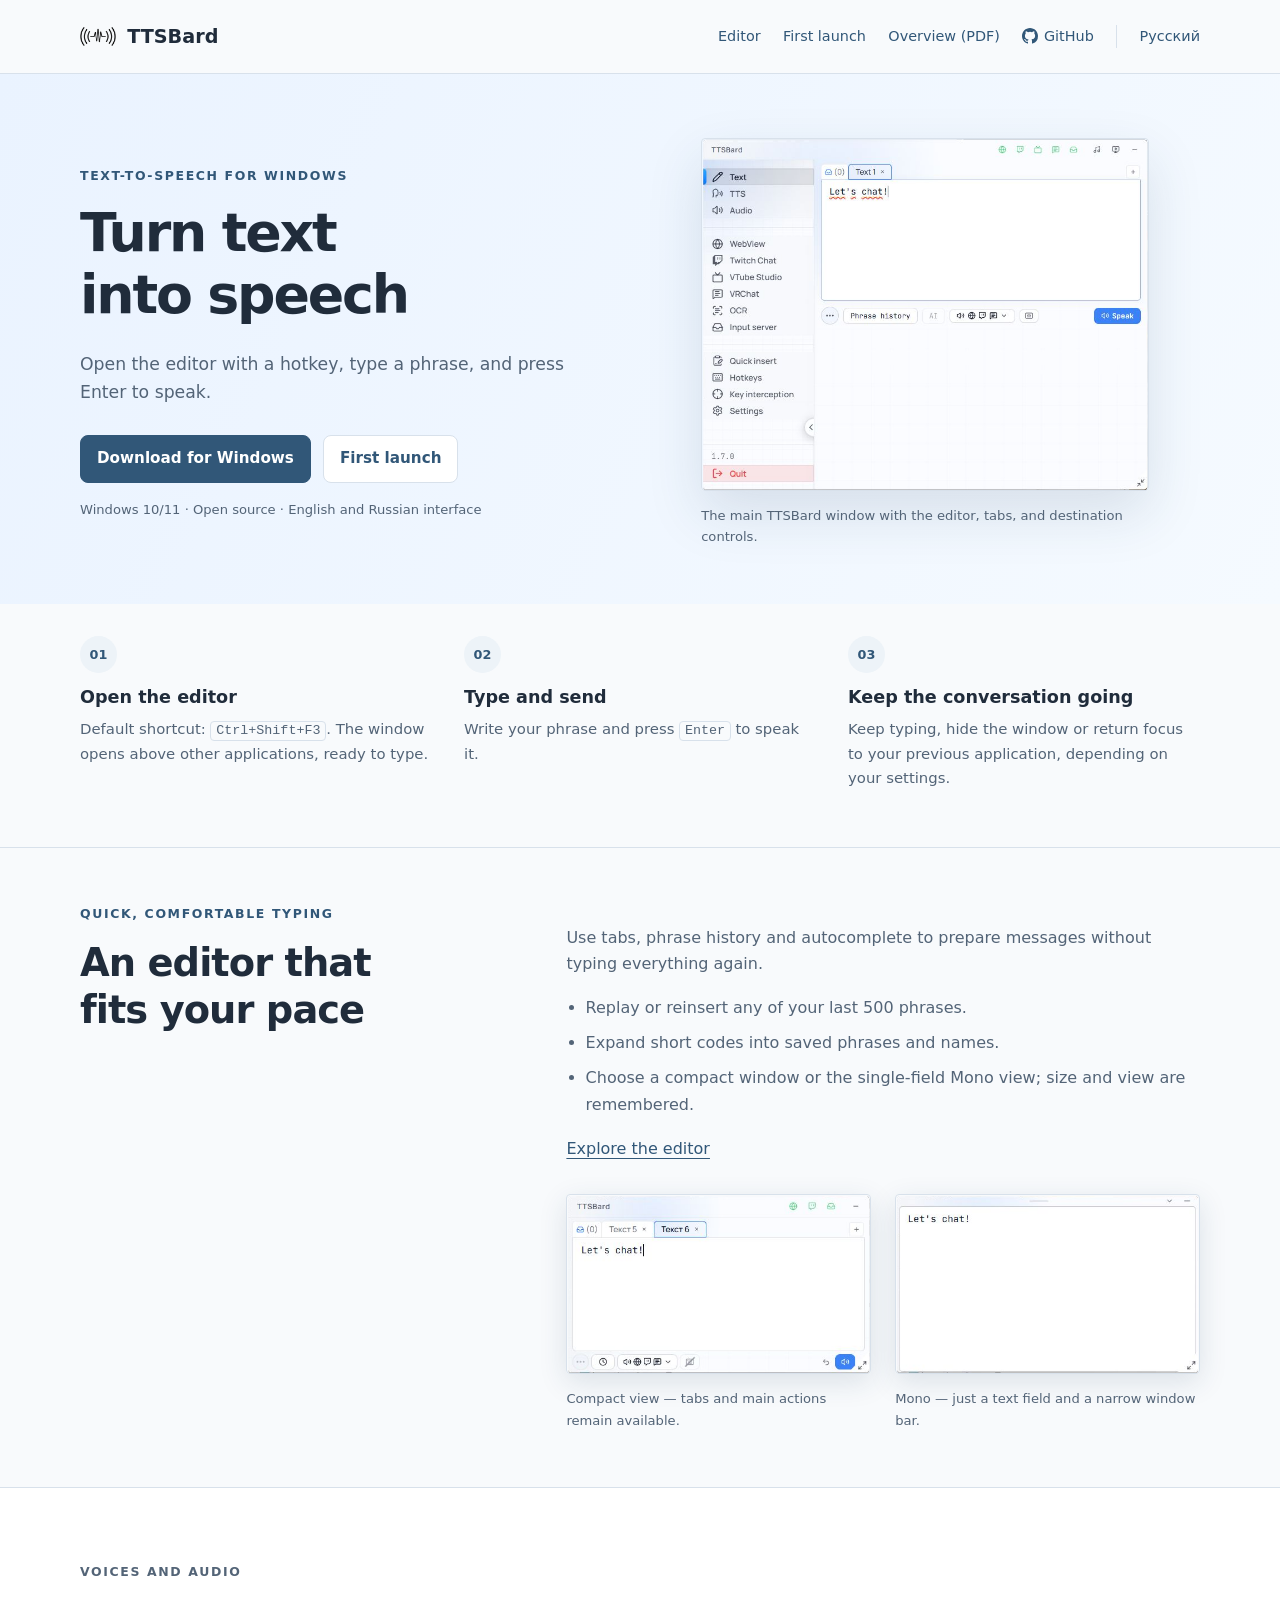
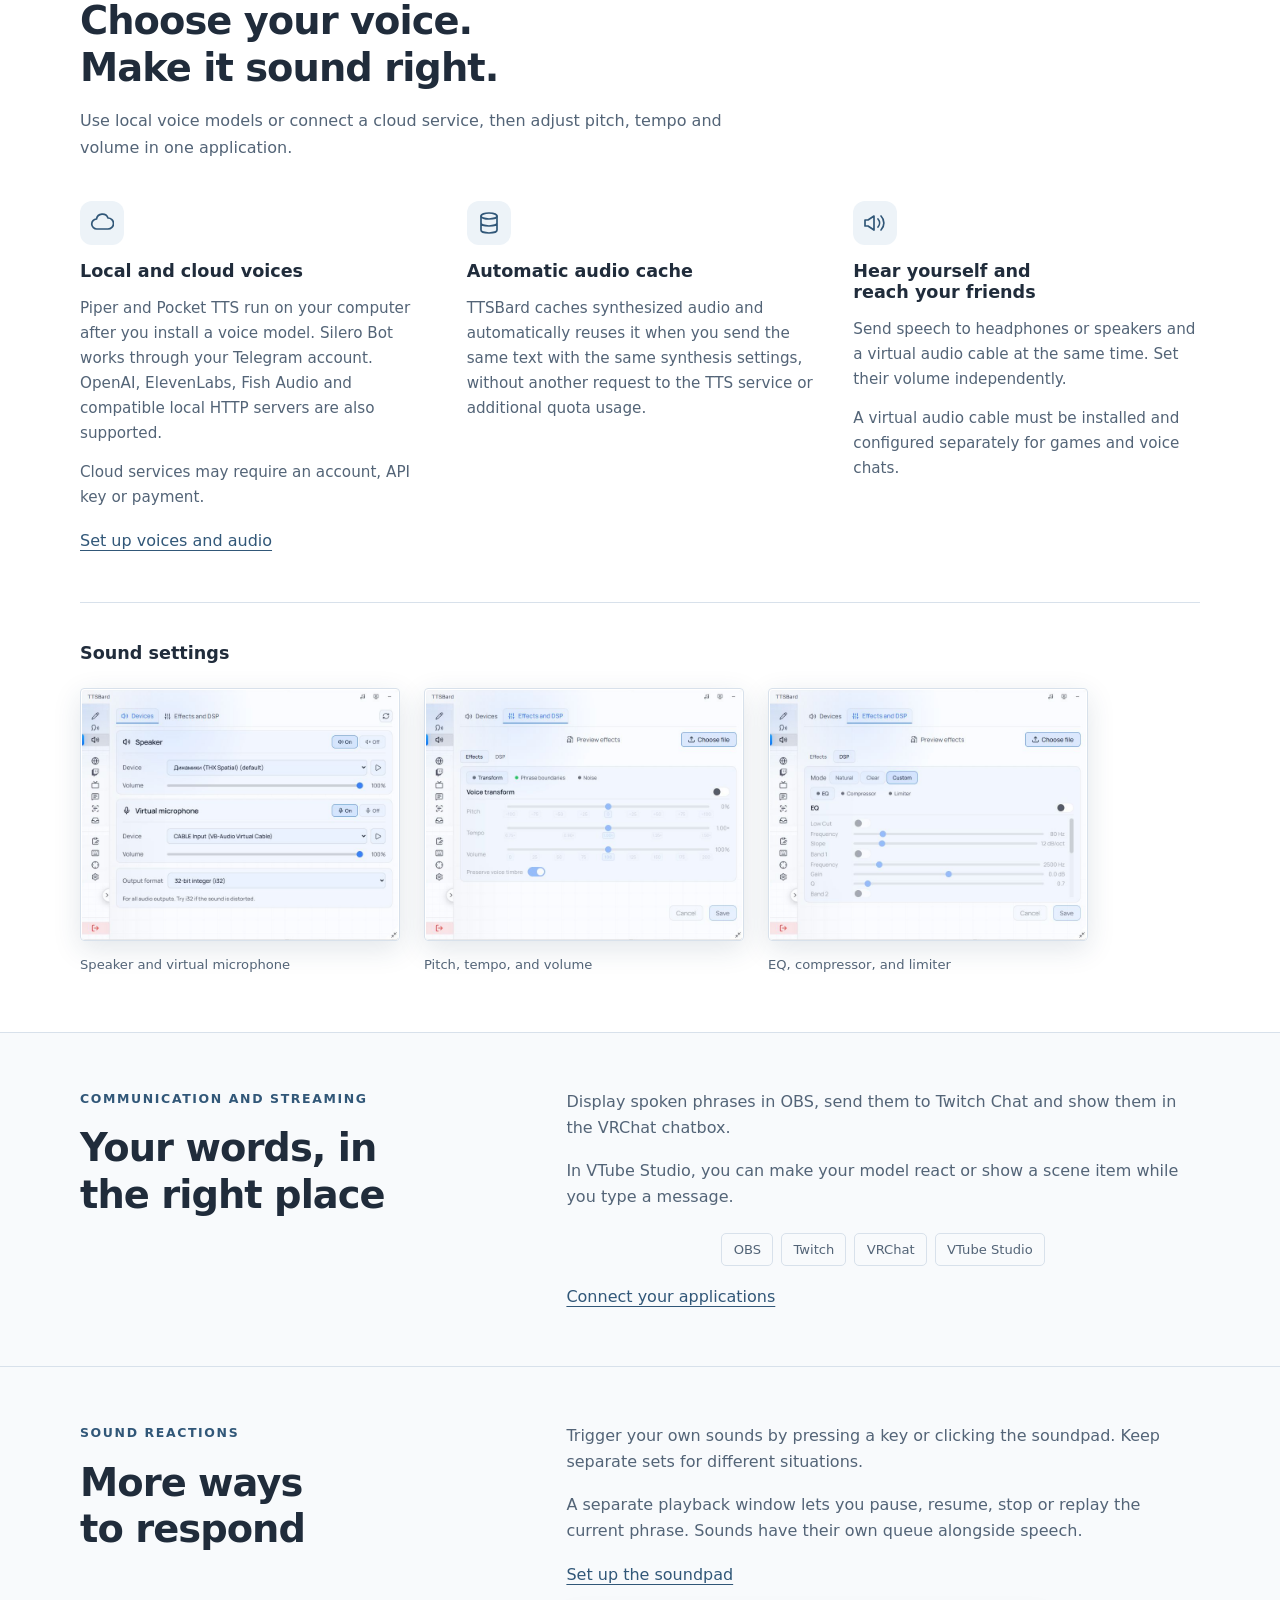
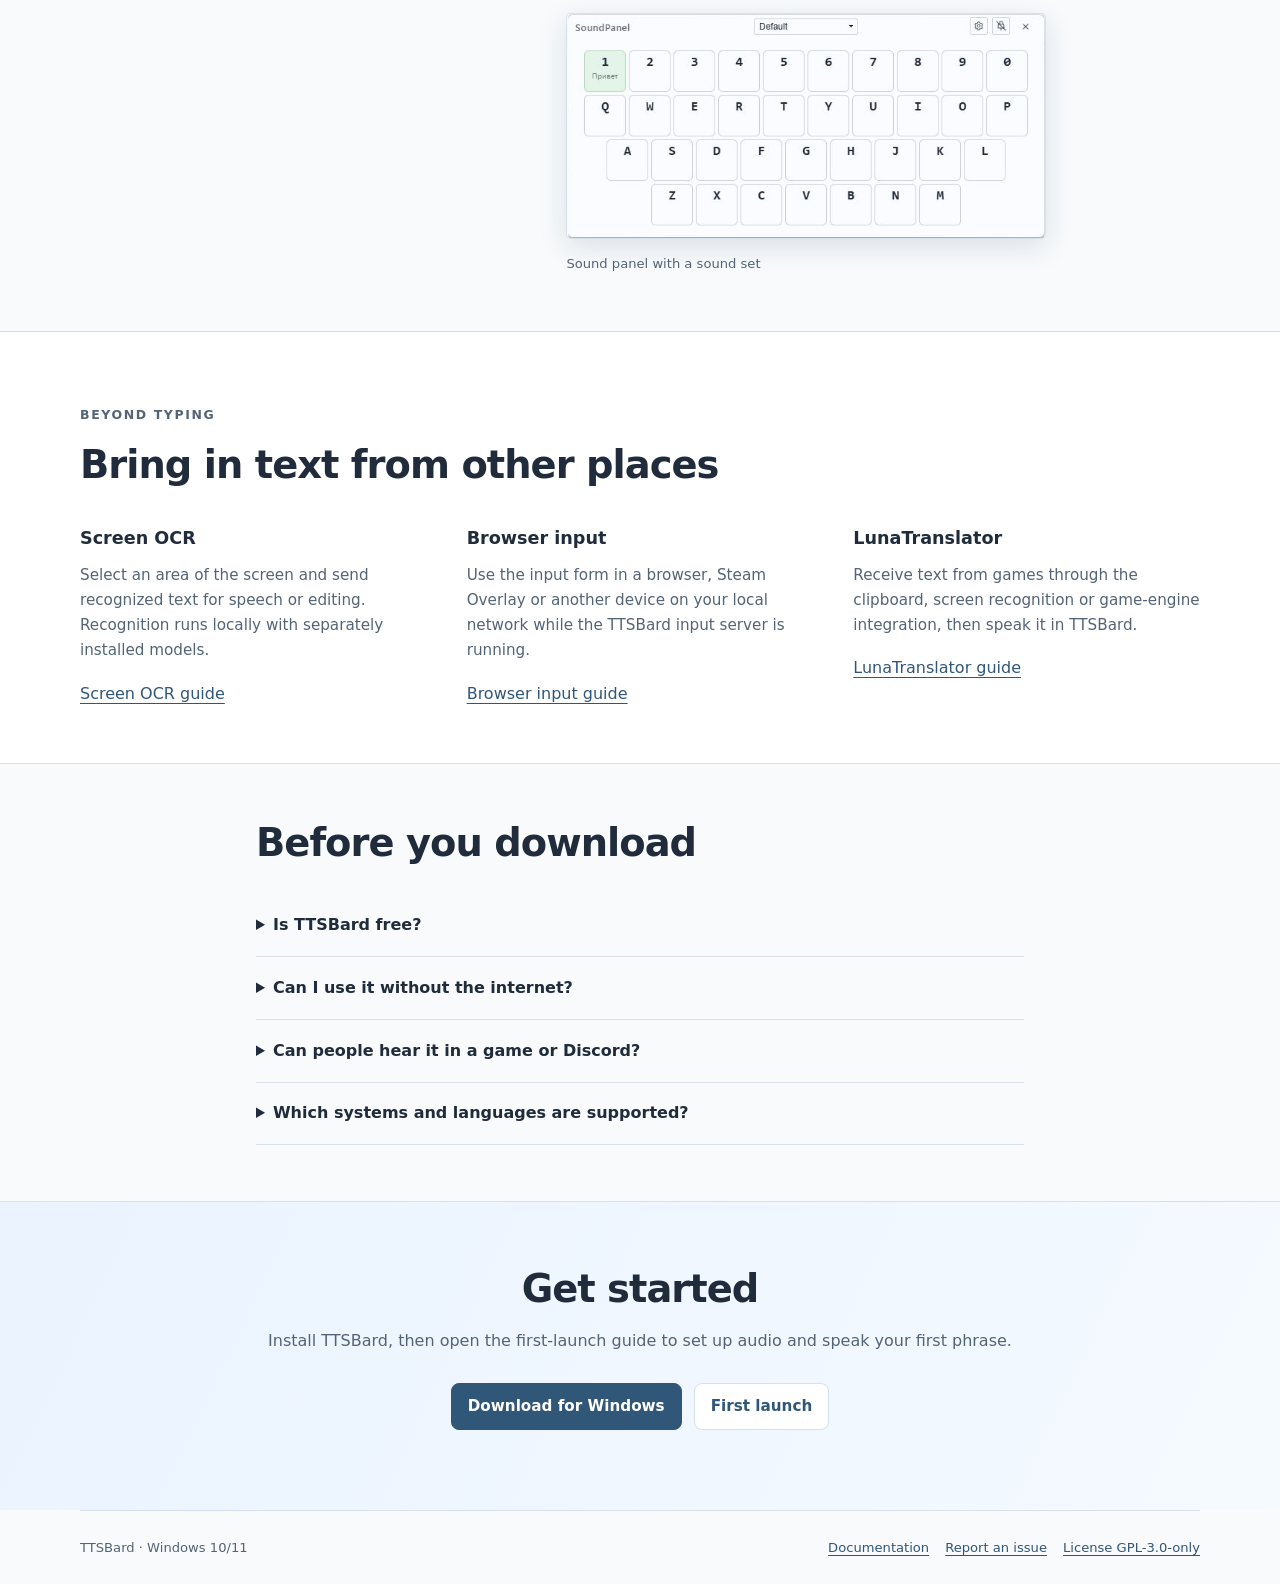
==== commit 8f7739fa: "docs: refresh landing captures and separate audio settings gallery" ====
--- a/site/index.html
+++ b/site/index.html
@@ -18,29 +18,40 @@
   <meta property="og:url" content="https://ttsbard.github.io/">
   <meta name="theme-color" content="#315778">
   <link rel="icon" type="image/png" href="assets/favicon.png">
-  <link rel="stylesheet" href="assets/styles.css?v=3">
+  <link rel="stylesheet" href="assets/styles.css?v=13">
 </head>
 <body>
   <a class="skip-link" href="#main">Skip to content</a>
   <header class="site-header"><div class="wrap header-inner">
     <a class="brand" href="./" aria-label="TTSBard home"><img src="assets/favicon.png" width="36" height="36" alt="">TTSBard</a>
     <nav aria-label="Main navigation">
-      <a href="#features">Features</a><a href="#start">Get started</a><a href="https://github.com/ttsbard/TTSBard">GitHub</a>
+      <a href="#features">Editor</a><a href="quick-start/">First launch</a>
+      <a href="https://github.com/ttsbard/TTSBard/raw/refs/heads/master/docs/en/ttsbard-overview.pdf">Overview (PDF)</a>
+      <a class="github-link" href="https://github.com/ttsbard/TTSBard">
+        <svg width="16" height="16" viewBox="0 0 16 16" fill="currentColor" aria-hidden="true"><path d="M8 0C3.58 0 0 3.58 0 8c0 3.54 2.29 6.53 5.47 7.59.4.07.55-.17.55-.38 0-.19-.01-.82-.01-1.49-2.01.37-2.53-.49-2.69-.94-.09-.23-.48-.94-.82-1.13-.28-.15-.68-.52-.01-.53.63-.01 1.08.58 1.23.82.72 1.21 1.87.87 2.33.66.07-.52.28-.87.51-1.07-1.78-.2-3.64-.89-3.64-3.95 0-.87.31-1.59.82-2.15-.08-.2-.36-1.02.08-2.12 0 0 .67-.21 2.2.82a7.65 7.65 0 0 1 4 0c1.53-1.04 2.2-.82 2.2-.82.44 1.1.16 1.92.08 2.12.51.56.82 1.27.82 2.15 0 3.07-1.87 3.75-3.65 3.95.29.25.54.73.54 1.48 0 1.07-.01 1.93-.01 2.2 0 .21.15.46.55.38A8.01 8.01 0 0 0 16 8c0-4.42-3.58-8-8-8Z"/></svg>
+        GitHub
+      </a>
       <a class="language-link" href="ru/" lang="ru" hreflang="ru">Русский</a>
     </nav>
   </div></header>
   <main id="main">
     <section class="hero" aria-labelledby="hero-title"><div class="wrap split">
-      <div><p class="eyebrow">Text-to-speech for Windows</p><h1 id="hero-title">Turn text into speech, quickly</h1>
-      <p class="lead">Open the editor with a hotkey, type a phrase and send it. TTSBard brings speech, on-screen text and sound reactions together for everyday communication, gaming and streaming.</p><div class="actions"><a class="button primary" href="https://github.com/ttsbard/TTSBard/releases/latest">Download for Windows</a><a class="button" href="quick-start/">First launch</a></div><p class="fine">Windows 10/11 · Open source · English and Russian interface</p></div>
-      <figure class="product-figure"><a href="assets/captures/en/editor.jpg?v=3"><img data-product-shot="editor" src="assets/captures/en/editor.jpg?v=3" width="802" height="632" alt="TTSBard 1.6.0 in English: editor with Let's chat!, tabs and sending controls"></a><figcaption>The main window: your text, tabs and speech destinations.</figcaption></figure>
+      <div><p class="eyebrow">Text-to-speech for Windows</p><h1 id="hero-title">Turn text into speech</h1>
+      <p class="lead">Open the editor with a hotkey, type a phrase, and press Enter to speak.</p><div class="actions"><a class="button primary" href="https://github.com/ttsbard/TTSBard/releases/latest">Download for Windows</a><a class="button" href="quick-start/">First launch</a></div><p class="fine">Windows 10/11 · Open source · English and Russian interface</p></div>
+      <figure class="product-figure"><a href="assets/captures/en/editor.jpg?v=6"><img data-product-shot="editor" src="assets/captures/en/editor.jpg?v=6" width="802" height="632" alt="TTSBard 1.7.0 in English with Let's chat! in the editor"></a><figcaption>The main TTSBard window with the editor, tabs, and destination controls.</figcaption></figure>
     </div></section>
     <section class="workflow wrap" aria-label="The basic workflow"><ol class="steps"><li><h3>Open the editor</h3><p>Default shortcut: <kbd>Ctrl+Shift+F3</kbd>. The window opens above other applications, ready to type.</p></li><li><h3>Type and send</h3><p>Write your phrase and press <kbd>Enter</kbd> to speak it.</p></li><li><h3>Keep the conversation going</h3><p>Keep typing, hide the window or return focus to your previous application, depending on your settings.</p></li></ol></section>
-    <section id="features" class="section" aria-labelledby="editor-title"><div class="wrap"><div class="section-copy section-intro"><p class="eyebrow">Quick, comfortable typing</p><h2 id="editor-title">An editor that fits your pace</h2>
-      <p>Use tabs, phrase history and autocomplete to prepare messages without typing everything again.</p><ul><li>Replay or reinsert any of your last 500 phrases.</li><li>Expand short codes into saved phrases and names.</li><li>Choose a compact window or the single-field Mono view; size and view are remembered.</li></ul><a class="text-link" href="https://github.com/ttsbard/TTSBard/blob/master/docs/en/user/editor.md">Explore the editor</a></div><div class="mode-gallery"><figure class="product-figure"><a href="assets/captures/shared/compact.jpg?v=3"><img data-product-shot="compact" src="assets/captures/shared/compact.jpg?v=3" width="513" height="302" alt="TTSBard compact view with Let's chat!, tabs and icon controls" loading="lazy"></a><figcaption>Compact view — tabs and main actions remain available.</figcaption></figure><figure class="product-figure"><a href="assets/captures/shared/mono.jpg?v=3"><img data-product-shot="mono" src="assets/captures/shared/mono.jpg?v=3" width="513" height="302" alt="TTSBard Mono view: a single text field containing Let's chat!" loading="lazy"></a><figcaption>Mono — just a text field and a narrow window bar.</figcaption></figure></div></div></section>
+    <section id="features" class="section" aria-labelledby="editor-title"><div class="wrap story-grid"><div class="story-heading"><p class="eyebrow">Quick, comfortable typing</p><h2 id="editor-title">An editor that fits your pace</h2></div><div class="story-body section-copy">
+      <p>Use tabs, phrase history and autocomplete to prepare messages without typing everything again.</p><ul><li>Replay or reinsert any of your last 500 phrases.</li><li>Expand short codes into saved phrases and names.</li><li>Choose a compact window or the single-field Mono view; size and view are remembered.</li></ul><a class="text-link" href="https://github.com/ttsbard/TTSBard/blob/master/docs/en/user/editor.md">Explore the editor</a><div class="mode-gallery"><figure class="product-figure"><a href="assets/captures/shared/compact.jpg?v=3"><img data-product-shot="compact" src="assets/captures/shared/compact.jpg?v=3" width="513" height="302" alt="TTSBard compact view with Let's chat!, tabs and icon controls" loading="lazy"></a><figcaption>Compact view — tabs and main actions remain available.</figcaption></figure><figure class="product-figure"><a href="assets/captures/shared/mono.jpg?v=3"><img data-product-shot="mono" src="assets/captures/shared/mono.jpg?v=3" width="513" height="302" alt="TTSBard Mono view: a single text field containing Let's chat!" loading="lazy"></a><figcaption>Mono — just a text field and a narrow window bar.</figcaption></figure></div></div></div></section>
     <section id="voices" class="section" aria-labelledby="voices-title"><div class="wrap">
       <div class="section-intro"><p class="eyebrow">Voices and audio</p><h2 id="voices-title">Choose your voice. Make it sound right.</h2><p>Use local voice models or connect a cloud service, then adjust pitch, tempo and volume in one application.</p></div>
       <div class="feature-grid"><div><span class="feature-icon" aria-hidden="true"><svg width="24" height="24" viewBox="0 0 24 24" fill="none" stroke="currentColor" stroke-width="1.7" stroke-linecap="round" stroke-linejoin="round"><path d="M7 18a5 5 0 0 1-.5-10A6 6 0 0 1 18 7a5.5 5.5 0 0 1 0 11H7Z"/></svg></span><h3>Local and cloud voices</h3><p>Piper and Pocket TTS run on your computer after you install a voice model. Silero Bot works through your Telegram account. OpenAI, ElevenLabs, Fish Audio and compatible local HTTP servers are also supported.</p><p>Cloud services may require an account, API key or payment.</p></div><div><span class="feature-icon" aria-hidden="true"><svg width="24" height="24" viewBox="0 0 24 24" fill="none" stroke="currentColor" stroke-width="1.7" stroke-linecap="round" stroke-linejoin="round"><ellipse cx="12" cy="5" rx="8" ry="3"/><path d="M4 5v14c0 1.7 3.6 3 8 3s8-1.3 8-3V5M4 12c0 1.7 3.6 3 8 3s8-1.3 8-3"/></svg></span><h3>Automatic audio cache</h3><p>TTSBard caches synthesized audio and automatically reuses it when you send the same text with the same synthesis settings, without another request to the TTS service or additional quota usage.</p></div><div><span class="feature-icon" aria-hidden="true"><svg width="24" height="24" viewBox="0 0 24 24" fill="none" stroke="currentColor" stroke-width="1.7" stroke-linecap="round" stroke-linejoin="round"><path d="m11 5-6 4H2v6h3l6 4V5ZM15 8a6 6 0 0 1 0 8M18 5a10 10 0 0 1 0 14"/></svg></span><h3>Hear yourself and reach your friends</h3><p>Send speech to headphones or speakers and a virtual audio cable at the same time. Set their volume independently.</p><p>A virtual audio cable must be installed and configured separately for games and voice chats.</p></div></div><a class="text-link" href="https://github.com/ttsbard/TTSBard/blob/master/docs/en/user/tts.md">Set up voices and audio</a>
+      <h3 id="audio-gallery-title" class="gallery-title">Sound settings</h3>
+      <div class="audio-gallery" role="group" aria-labelledby="audio-gallery-title">
+        <figure class="product-figure"><a href="assets/captures/en/audio-devices.jpg"><img src="assets/captures/en/audio-devices.jpg" width="802" height="632" alt="Speaker and virtual microphone" loading="lazy"></a><figcaption>Speaker and virtual microphone</figcaption></figure>
+        <figure class="product-figure"><a href="assets/captures/en/audio-effects.jpg"><img src="assets/captures/en/audio-effects.jpg" width="802" height="632" alt="Pitch, tempo, and volume" loading="lazy"></a><figcaption>Pitch, tempo, and volume</figcaption></figure>
+        <figure class="product-figure"><a href="assets/captures/en/audio-dsp.jpg"><img src="assets/captures/en/audio-dsp.jpg" width="802" height="632" alt="EQ, compressor, and limiter" loading="lazy"></a><figcaption>EQ, compressor, and limiter</figcaption></figure>
+      </div>
     </div></section>
     <section id="streaming" class="section" aria-labelledby="streaming-title"><div class="wrap story-grid">
       <div class="story-heading"><p class="eyebrow">Communication and streaming</p><h2 id="streaming-title">Your words, in the right place</h2></div><div class="story-body">
@@ -50,20 +61,19 @@
     </div></section>
     <section id="soundpad" class="section" aria-labelledby="soundpad-title"><div class="wrap story-grid">
       <div class="story-heading"><p class="eyebrow">Sound reactions</p><h2 id="soundpad-title">More ways to respond</h2></div><div class="story-body">
-      <p>Trigger your own sounds by pressing a key or clicking the soundpad. Keep separate sets for different situations.</p><p>A separate playback window lets you pause, resume, stop or replay the current phrase. Sounds have their own queue alongside speech.</p><a class="text-link" href="https://github.com/ttsbard/TTSBard/blob/master/docs/en/user/soundpanel.md">Set up the soundpad</a></div>
+      <p>Trigger your own sounds by pressing a key or clicking the soundpad. Keep separate sets for different situations.</p><p>A separate playback window lets you pause, resume, stop or replay the current phrase. Sounds have their own queue alongside speech.</p><a class="text-link" href="https://github.com/ttsbard/TTSBard/blob/master/docs/en/user/soundpanel.md">Set up the soundpad</a>
+      <div class="soundpad-preview"><figure class="product-figure"><a href="assets/captures/en/soundpad.jpg"><img src="assets/captures/en/soundpad.jpg" width="642" height="302" alt="Sound panel with a sound set" loading="lazy"></a><figcaption>Sound panel with a sound set</figcaption></figure></div></div>
     </div></section>
     <section id="sources" class="section" aria-labelledby="sources-title"><div class="wrap">
       <div class="section-intro"><p class="eyebrow">Beyond typing</p><h2 id="sources-title">Bring in text from other places</h2></div>
       <div class="feature-grid"><div><h3>Screen OCR</h3><p>Select an area of the screen and send recognized text for speech or editing. Recognition runs locally with separately installed models.</p><a class="text-link" href="https://github.com/ttsbard/TTSBard/blob/master/docs/en/user/ocr.md">Screen OCR guide</a></div><div><h3>Browser input</h3><p>Use the input form in a browser, Steam Overlay or another device on your local network while the TTSBard input server is running.</p><a class="text-link" href="https://github.com/ttsbard/TTSBard/blob/master/docs/en/user/input-server.md">Browser input guide</a></div><div><h3>LunaTranslator</h3><p>Receive text from games through the clipboard, screen recognition or game-engine integration, then speak it in TTSBard.</p><a class="text-link" href="https://github.com/ttsbard/TTSBard/blob/master/docs/en/integrations/lunatranslator/README.md">LunaTranslator guide</a></div></div>
     </div></section>
-    <section id="start" class="section" aria-labelledby="start-title"><div class="wrap start-grid">
-      <div><p class="eyebrow">Get started</p><h2 id="start-title">From download to your first phrase</h2>
-      <a class="text-link" href="quick-start/">Open the first-launch guide</a><br>
-      <a class="text-link" href="https://github.com/ttsbard/TTSBard/raw/refs/heads/master/docs/en/ttsbard-overview.pdf">Read the two-page overview (PDF)</a></div>
-      <ol><li>Download TTSBard from GitHub Releases.</li><li>Select your audio device by name and test the sound.</li><li>Connect Silero via Telegram or download a local Pocket TTS model.</li><li>Open the editor, type a short phrase and send it.</li></ol>
-    </div></section>
     <section id="faq" class="section" aria-labelledby="faq-title"><div class="wrap faq"><h2 id="faq-title">Before you download</h2><details><summary>Is TTSBard free?</summary><p>TTSBard is open-source software under GPL-3.0-only. External TTS services have their own access requirements, quotas and pricing.</p></details><details><summary>Can I use it without the internet?</summary><p>Piper and Pocket TTS synthesize speech locally after you install a compatible voice model. Cloud voices and online integrations require a network connection.</p></details><details><summary>Can people hear it in a game or Discord?</summary><p>Yes, when you route TTSBard through a configured virtual audio cable and select that cable as the microphone in the game or voice application.</p></details><details><summary>Which systems and languages are supported?</summary><p>TTSBard supports Windows 10 and 11. The interface is available in English and Russian; speech languages depend on the provider and voice model.</p></details></div></section>
-    <section class="closing" aria-labelledby="closing-title"><div class="wrap"><h2 id="closing-title">Give your text a voice</h2><p>Start with one voice and one phrase. Add the integrations you need as you go.</p><div class="actions"><a class="button primary" href="https://github.com/ttsbard/TTSBard/releases/latest">Download for Windows</a><a class="button" href="quick-start/">First launch</a></div></div></section>
+    <section id="start" class="closing" aria-labelledby="start-title">
+      <div class="wrap"><h2 id="start-title">Get started</h2>
+      <p>Install TTSBard, then open the first-launch guide to set up audio and speak your first phrase.</p>
+      <div class="actions"><a class="button primary" href="https://github.com/ttsbard/TTSBard/releases/latest">Download for Windows</a><a class="button" href="quick-start/">First launch</a></div></div>
+    </section>
   </main>
   <footer><div class="wrap footer-inner"><span>TTSBard · Windows 10/11</span><div class="footer-links">
     <a href="https://github.com/ttsbard/TTSBard/blob/master/docs/en/README.md">Documentation</a><a href="https://github.com/ttsbard/TTSBard/issues">Report an issue</a><a href="https://github.com/ttsbard/TTSBard/blob/master/LICENSE">License GPL-3.0-only</a>
--- a/site/assets/styles.css
+++ b/site/assets/styles.css
@@ -59,9 +59,11 @@
 .brand img { width: 36px; height: 36px; filter: var(--logo-filter); }
 nav { display: flex; align-items: center; flex-wrap: wrap; gap: .7rem 1.4rem; }
 nav a { font-size: .9rem; text-decoration: none; }
+.github-link { display: inline-flex; align-items: center; gap: .35rem; }
 .language-link { border-left: 1px solid var(--line); padding-left: 1.4rem; }
 .hero { padding-block: 4rem 3.5rem; background: linear-gradient(115deg, var(--hero-start), var(--hero-end)); }
-.hero .split { grid-template-columns: .95fr 1.15fr; gap: clamp(2rem, 4vw, 3.5rem); }
+.hero .split { grid-template-columns: 1.02fr 1.08fr; gap: clamp(2rem, 4vw, 3.5rem); }
+.hero .product-figure { width: min(100%, 28rem); justify-self: center; }
 .split { display: grid; grid-template-columns: 1fr 1.05fr; gap: clamp(2rem, 5vw, 4.5rem); align-items: center; }
 .split > * { min-width: 0; }
 .eyebrow { font-size: .78rem; text-transform: uppercase; letter-spacing: .13em; color: var(--accent); font-weight: 650; margin-bottom: 1rem; }
@@ -77,11 +79,13 @@
 .screen-number { font-size: .75rem; text-transform: uppercase; letter-spacing: .1em; color: var(--muted); }
 .screen-placeholder strong { font-size: 1.15rem; font-weight: 600; }
 .screen-placeholder p { color: var(--muted); font-size: .9rem; max-width: 24rem; }
-.product-figure img { border-radius: 10px; }
-.product-figure > a { display: block; }
-.product-figure > a { border: 1px solid var(--line); border-radius: 12px; box-shadow: 0 8px 28px var(--image-shadow); }
+.product-figure img { clip-path: inset(1px 1px 0 round 3px); }
+.product-figure > a { display: block; width: fit-content; max-width: 100%; border: 1px solid var(--line); border-radius: 4px; box-shadow: 0 8px 28px var(--image-shadow); }
 .hero .product-figure > a { box-shadow: 0 22px 55px var(--image-shadow); }
-.mode-gallery { display: grid; grid-template-columns: repeat(2, minmax(0, 1fr)); gap: 2rem; align-items: start; margin-top: 2.5rem; }
+.mode-gallery { display: grid; grid-template-columns: repeat(2, minmax(0, 22.5rem)); gap: 1.5rem; align-items: start; margin-top: 2rem; }
+.gallery-title { margin-top: 3rem; padding-top: 2.5rem; border-top: 1px solid var(--line); }
+.audio-gallery { display: grid; grid-template-columns: repeat(auto-fit, minmax(min(100%, 15rem), 20rem)); gap: 1.5rem; margin-top: 1.5rem; }
+.soundpad-preview { max-width: 30rem; margin-top: 1.5rem; }
 figcaption { margin-top: .85rem; font-size: .82rem; color: var(--muted); }
 .workflow { padding-block: 2rem 3.5rem; }
 .steps { list-style: none; display: grid; grid-template-columns: repeat(3, 1fr); gap: 2rem; padding: 0; counter-reset: step; }
@@ -108,9 +112,6 @@
 .section-copy .service-list { justify-content: center; padding: 0; }
 .section-copy .service-list > li { margin: 0; }
 .footnote { margin-top: 1.5rem; color: var(--muted); font-size: .85rem; }
-.start-grid { display: grid; grid-template-columns: 1fr 1fr; gap: 3rem; }
-.start-grid ol { padding-left: 1.3rem; }
-.start-grid li + li { margin-top: .8rem; }
 .faq { max-width: 48rem; }
 .faq h2 { margin-bottom: 1.8rem; }
 details { border-bottom: 1px solid var(--line); padding-block: 1.1rem; }
@@ -124,14 +125,14 @@
 kbd { padding: .1em .35em; border: 1px solid var(--line); border-radius: 4px; font-size: .9em; white-space: nowrap; }
 @media (max-width: 800px) {
   .hero { padding-block: 3rem; }
-  .split, .hero .split, .start-grid, .story-grid { grid-template-columns: 1fr; gap: 2rem; }
+  .split, .hero .split, .story-grid { grid-template-columns: 1fr; gap: 2rem; }
   .split.reverse .product-figure { order: 2; }
   .hero .screen-placeholder { aspect-ratio: 1.8; }
   .feature-grid { grid-template-columns: 1fr; gap: 1.8rem; }
   .section { padding-block: 3rem; }
 }
 @media (max-width: 540px) {
-  .mode-gallery { grid-template-columns: 1fr; gap: 1.8rem; }
+  .mode-gallery { grid-template-columns: minmax(0, 22.5rem); gap: 1.8rem; }
   .wrap { width: calc(100% - 2rem); }
   .header-inner { gap: 1rem; }
   nav { width: 100%; gap: .65rem .85rem; }
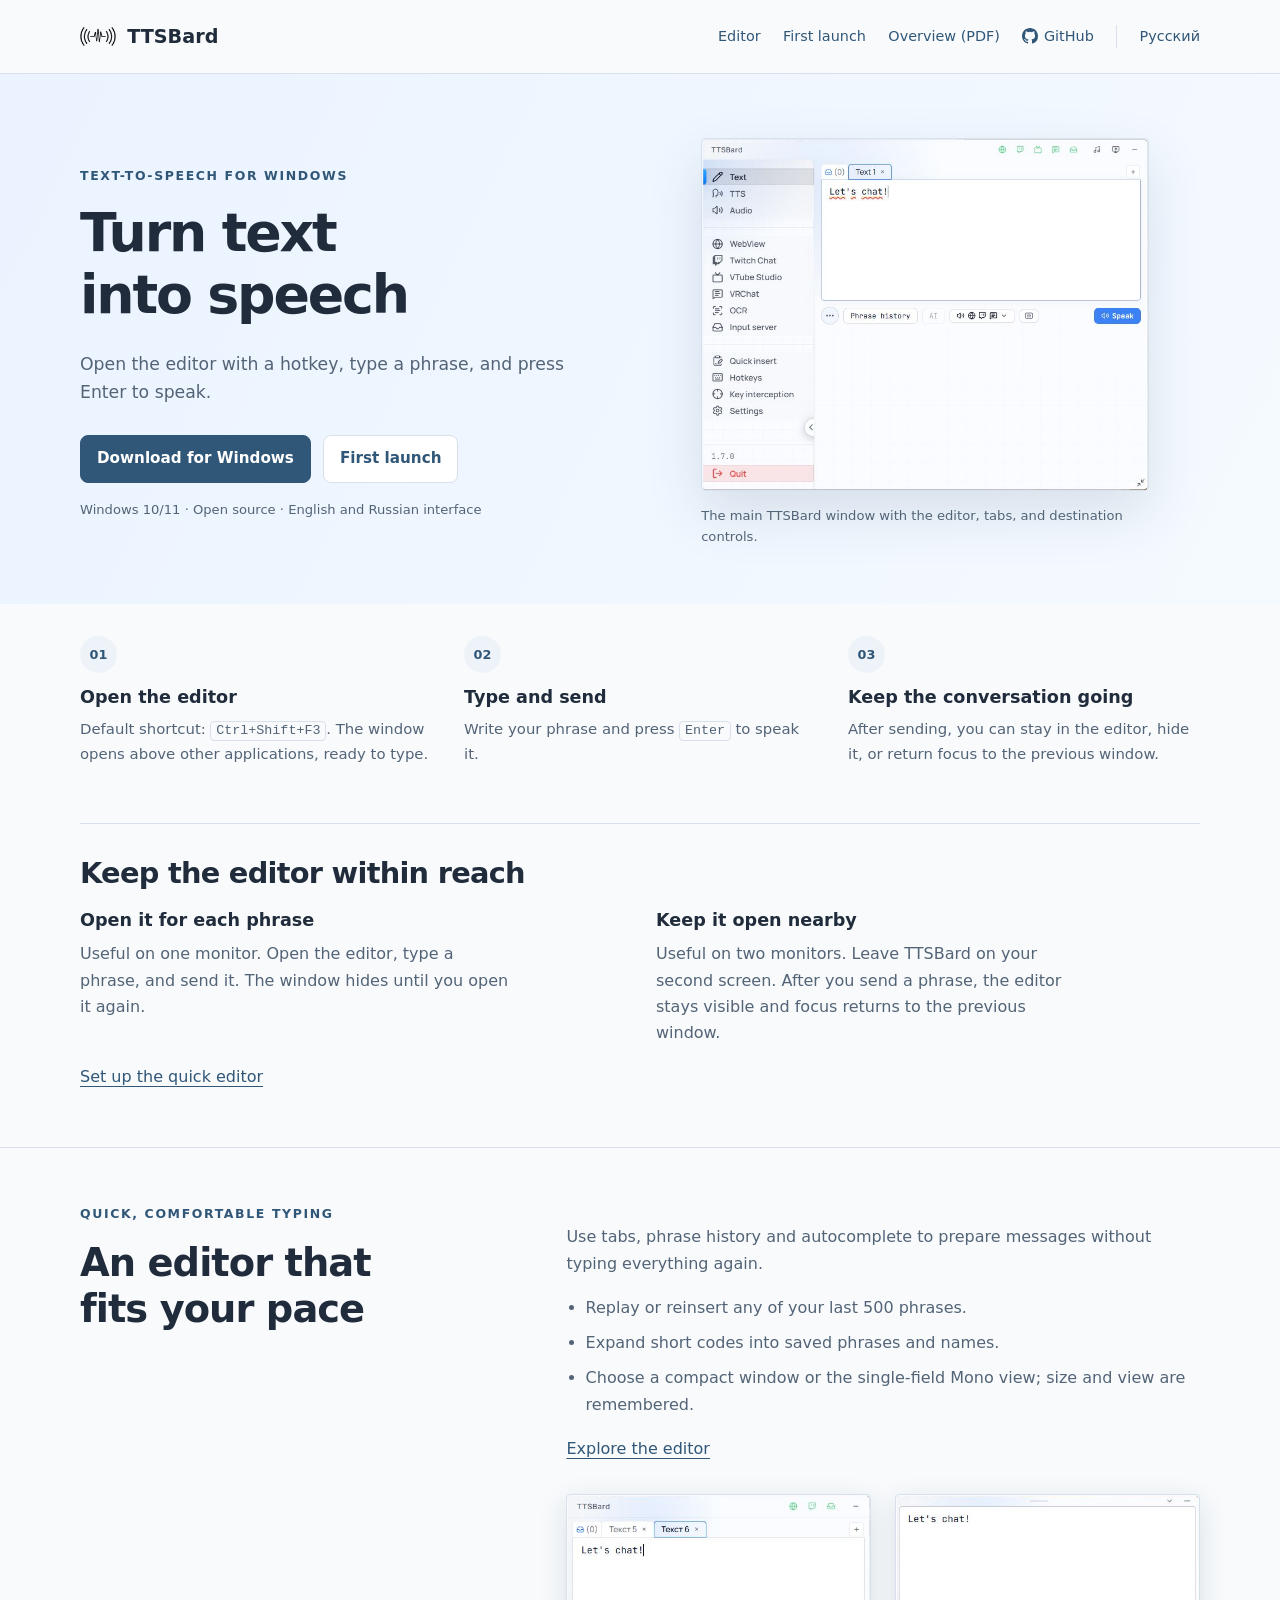
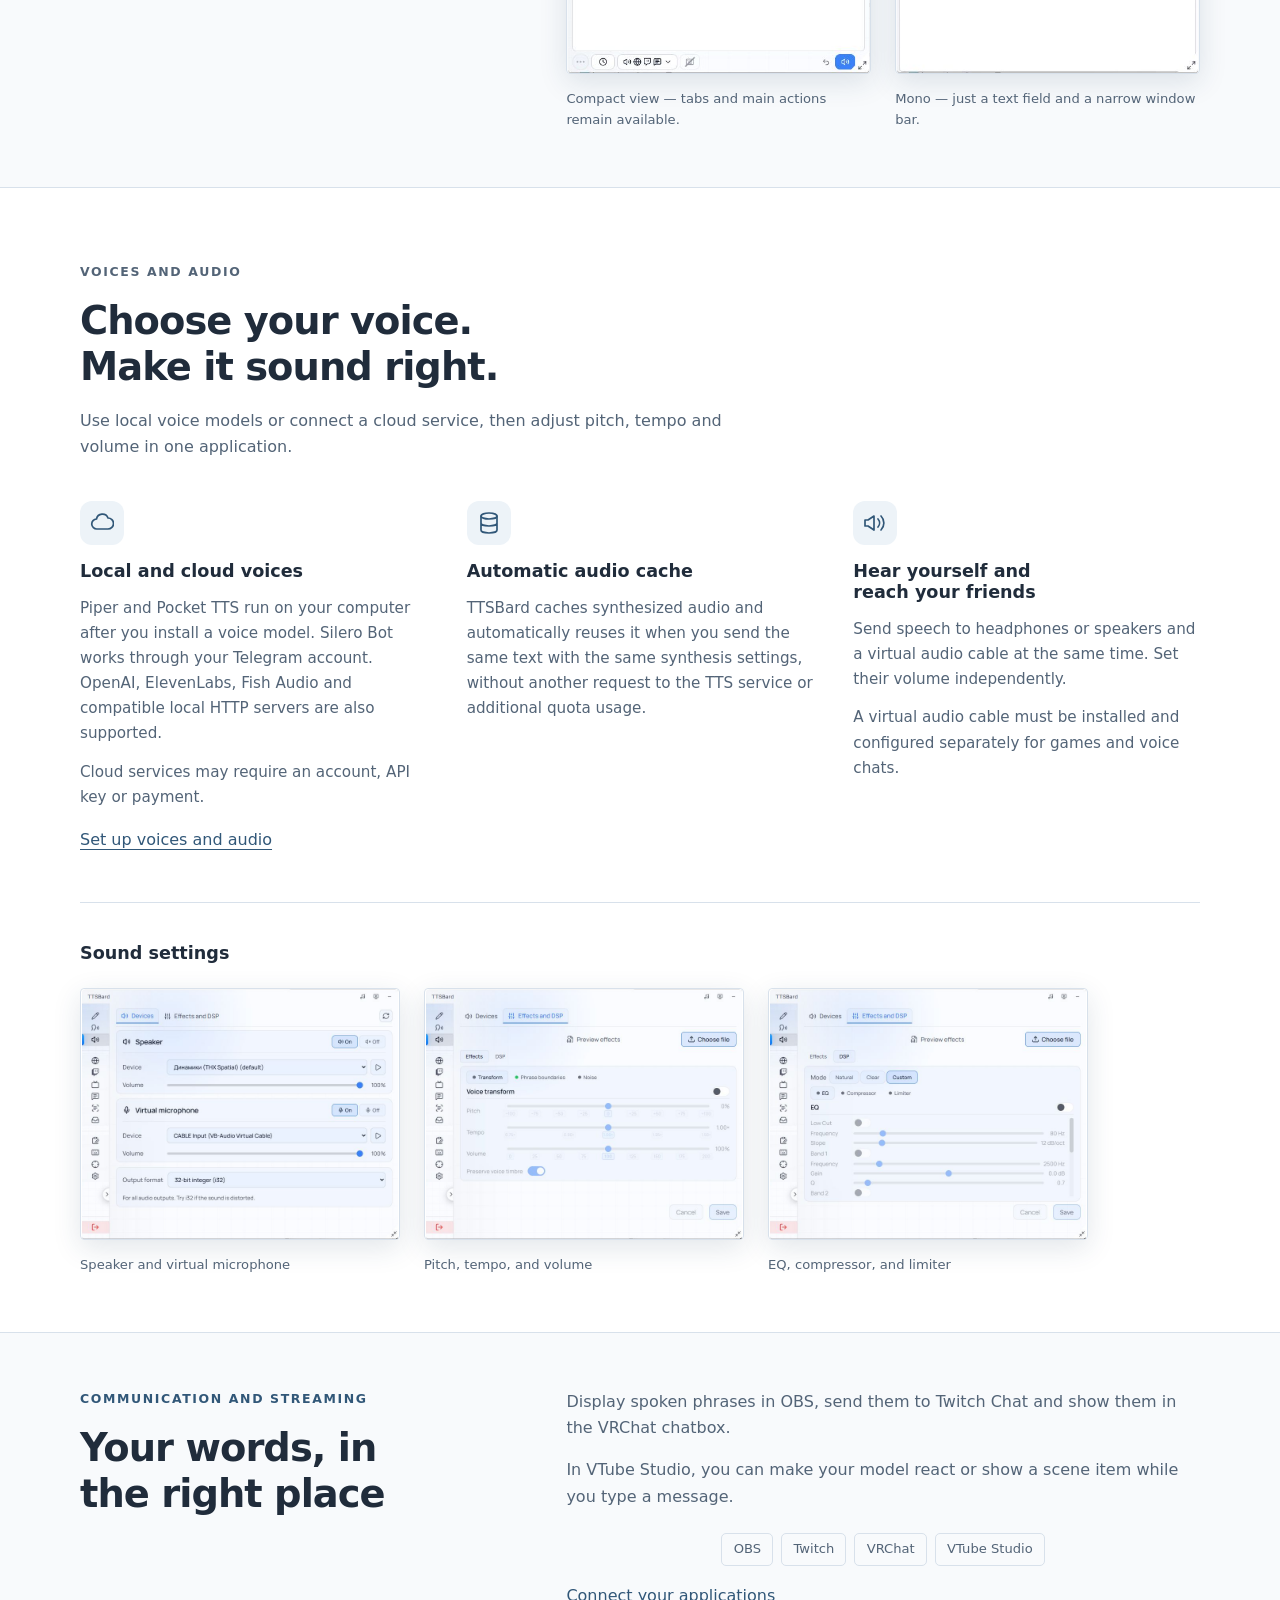
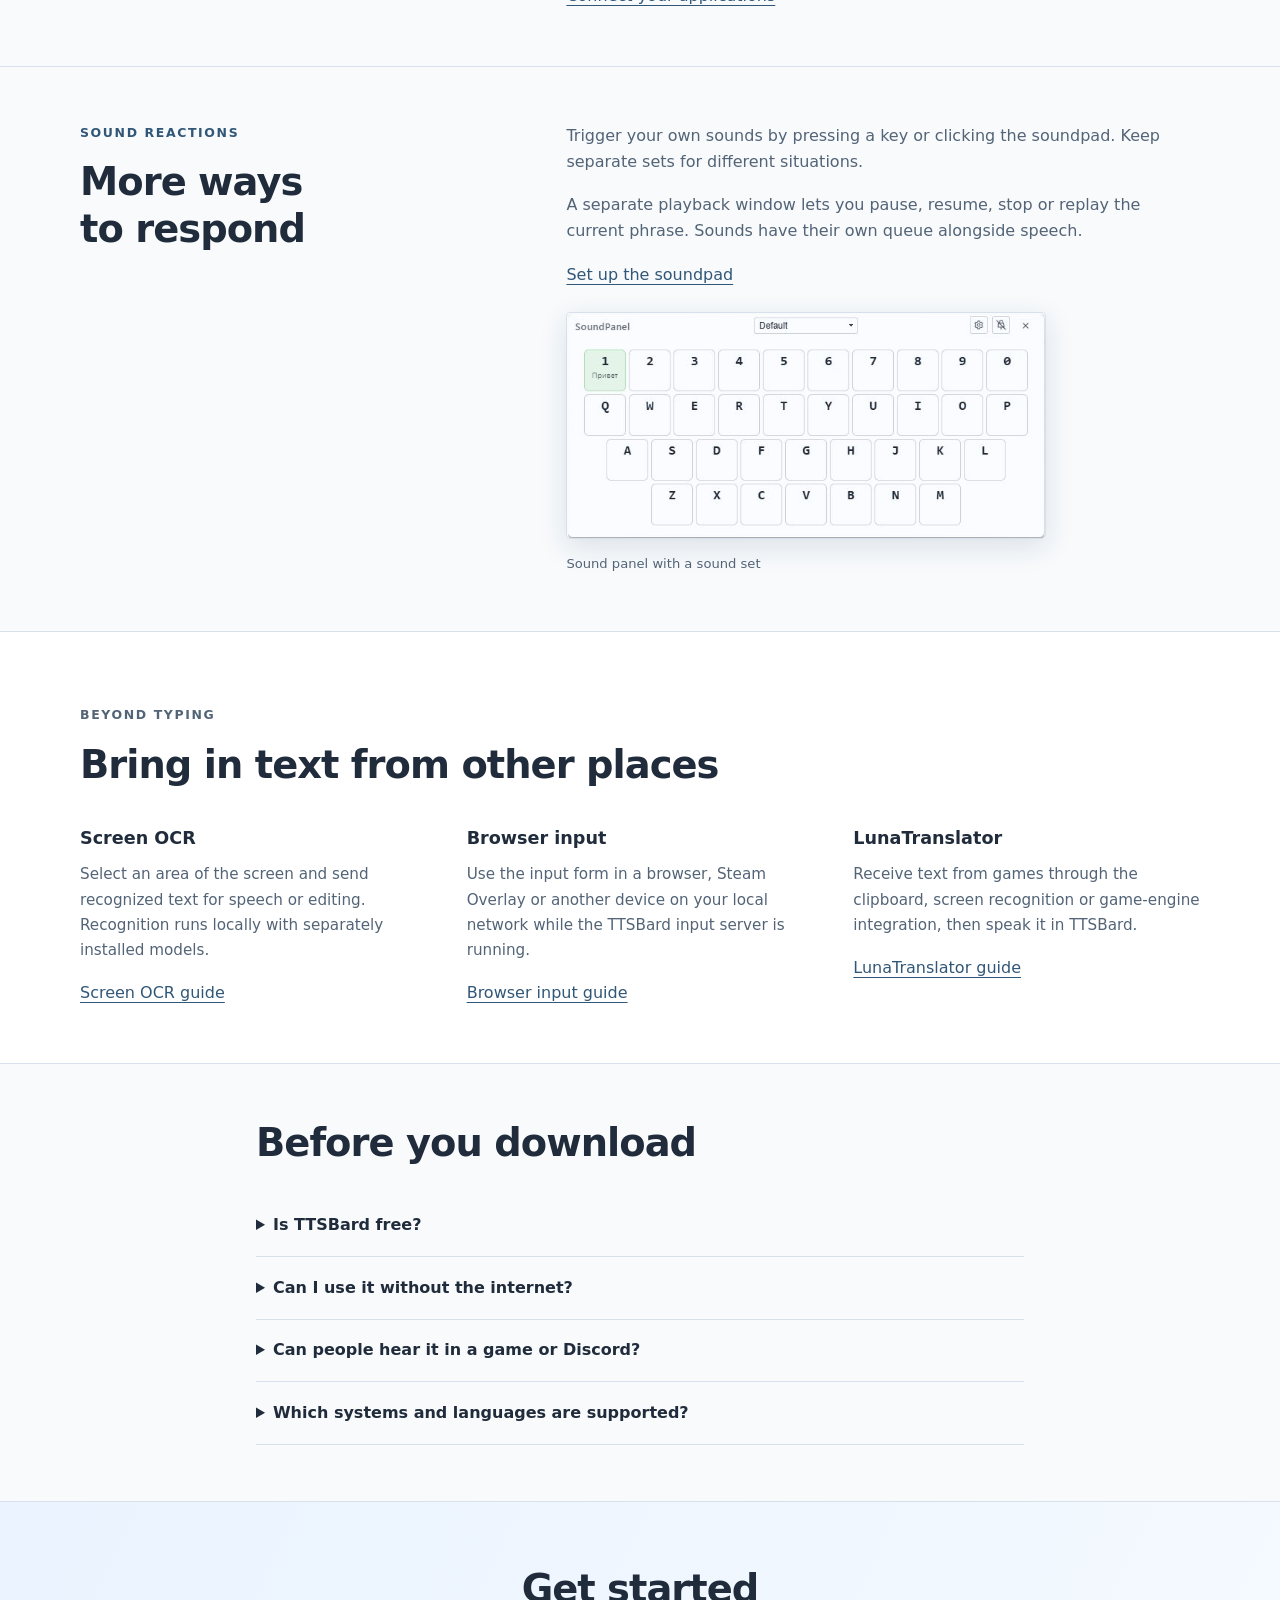
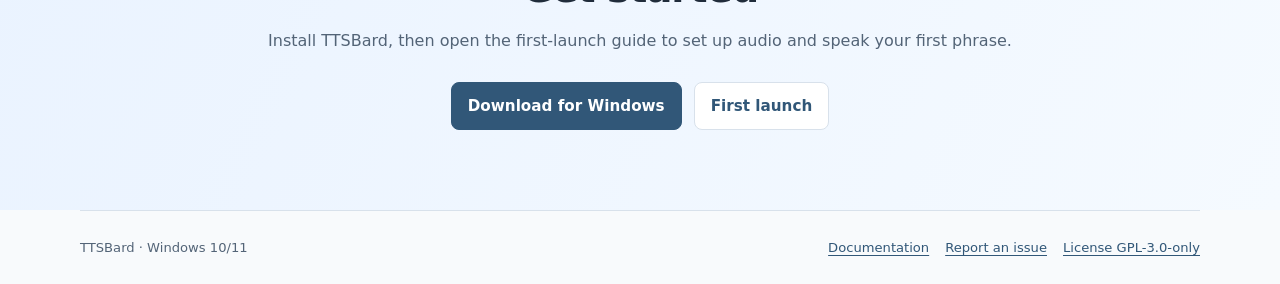
==== commit 6af63bb3: "Show quick editor scenarios on the landing pages" ====
--- a/site/index.html
+++ b/site/index.html
@@ -18,7 +18,7 @@
   <meta property="og:url" content="https://ttsbard.github.io/">
   <meta name="theme-color" content="#315778">
   <link rel="icon" type="image/png" href="assets/favicon.png">
-  <link rel="stylesheet" href="assets/styles.css?v=13">
+  <link rel="stylesheet" href="assets/styles.css?v=14">
 </head>
 <body>
   <a class="skip-link" href="#main">Skip to content</a>
@@ -40,7 +40,19 @@
       <p class="lead">Open the editor with a hotkey, type a phrase, and press Enter to speak.</p><div class="actions"><a class="button primary" href="https://github.com/ttsbard/TTSBard/releases/latest">Download for Windows</a><a class="button" href="quick-start/">First launch</a></div><p class="fine">Windows 10/11 · Open source · English and Russian interface</p></div>
       <figure class="product-figure"><a href="assets/captures/en/editor.jpg?v=6"><img data-product-shot="editor" src="assets/captures/en/editor.jpg?v=6" width="802" height="632" alt="TTSBard 1.7.0 in English with Let's chat! in the editor"></a><figcaption>The main TTSBard window with the editor, tabs, and destination controls.</figcaption></figure>
     </div></section>
-    <section class="workflow wrap" aria-label="The basic workflow"><ol class="steps"><li><h3>Open the editor</h3><p>Default shortcut: <kbd>Ctrl+Shift+F3</kbd>. The window opens above other applications, ready to type.</p></li><li><h3>Type and send</h3><p>Write your phrase and press <kbd>Enter</kbd> to speak it.</p></li><li><h3>Keep the conversation going</h3><p>Keep typing, hide the window or return focus to your previous application, depending on your settings.</p></li></ol></section>
+    <section class="workflow wrap" aria-label="The basic workflow"><ol class="steps">
+      <li><h3>Open the editor</h3><p>Default shortcut: <kbd>Ctrl+Shift+F3</kbd>. The window opens above other applications, ready to type.</p></li>
+      <li><h3>Type and send</h3><p>Write your phrase and press <kbd>Enter</kbd> to speak it.</p></li>
+      <li><h3>Keep the conversation going</h3><p>After sending, you can stay in the editor, hide it, or return focus to the previous window.</p></li>
+    </ol></section>
+    <section id="quick-editor" class="quick-editor wrap" aria-labelledby="quick-editor-title">
+      <h2 id="quick-editor-title">Keep the editor within reach</h2>
+      <div class="quick-editor-options">
+        <div><h3>Open it for each phrase</h3><p>Useful on one monitor. Open the editor, type a phrase, and send it. The window hides until you open it again.</p></div>
+        <div><h3>Keep it open nearby</h3><p>Useful on two monitors. Leave TTSBard on your second screen. After you send a phrase, the editor stays visible and focus returns to the previous window.</p></div>
+      </div>
+      <a class="text-link" href="https://github.com/ttsbard/TTSBard/blob/master/docs/en/user/guide.md#communicate-through-ttsbard-while-gaming-or-working">Set up the quick editor</a>
+    </section>
     <section id="features" class="section" aria-labelledby="editor-title"><div class="wrap story-grid"><div class="story-heading"><p class="eyebrow">Quick, comfortable typing</p><h2 id="editor-title">An editor that fits your pace</h2></div><div class="story-body section-copy">
       <p>Use tabs, phrase history and autocomplete to prepare messages without typing everything again.</p><ul><li>Replay or reinsert any of your last 500 phrases.</li><li>Expand short codes into saved phrases and names.</li><li>Choose a compact window or the single-field Mono view; size and view are remembered.</li></ul><a class="text-link" href="https://github.com/ttsbard/TTSBard/blob/master/docs/en/user/editor.md">Explore the editor</a><div class="mode-gallery"><figure class="product-figure"><a href="assets/captures/shared/compact.jpg?v=3"><img data-product-shot="compact" src="assets/captures/shared/compact.jpg?v=3" width="513" height="302" alt="TTSBard compact view with Let's chat!, tabs and icon controls" loading="lazy"></a><figcaption>Compact view — tabs and main actions remain available.</figcaption></figure><figure class="product-figure"><a href="assets/captures/shared/mono.jpg?v=3"><img data-product-shot="mono" src="assets/captures/shared/mono.jpg?v=3" width="513" height="302" alt="TTSBard Mono view: a single text field containing Let's chat!" loading="lazy"></a><figcaption>Mono — just a text field and a narrow window bar.</figcaption></figure></div></div></div></section>
     <section id="voices" class="section" aria-labelledby="voices-title"><div class="wrap">
--- a/site/assets/styles.css
+++ b/site/assets/styles.css
@@ -93,6 +93,10 @@
 .steps li::before { content: "0" counter(step); display: inline-grid; place-items: center; width: 2.3rem; height: 2.3rem; border-radius: 50%; background: var(--soft); font-size: .8rem; font-weight: 650; color: var(--accent); margin-bottom: .85rem; }
 .steps h3 { margin-bottom: .6rem; }
 .steps p { color: var(--muted); font-size: .93rem; }
+.quick-editor { padding-block: 2rem 3.5rem; border-top: 1px solid var(--line); }
+.quick-editor h2 { font-size: clamp(1.4rem, 3vw, 1.8rem); }
+.quick-editor-options { display: grid; grid-template-columns: repeat(2, minmax(0, 1fr)); gap: 2rem; margin-top: 1.25rem; }
+.quick-editor-options p { max-width: 43ch; margin-top: .6rem; color: var(--muted); }
 .section { padding-block: 3.5rem; border-top: 1px solid var(--line); }
 #voices, #sources { background: var(--surface); }
 .section-copy > p { margin-top: 1.3rem; color: var(--muted); }
@@ -139,6 +143,7 @@
   nav a { font-size: .85rem; }
   .language-link { padding-left: .8rem; margin-left: auto; }
   .steps { grid-template-columns: 1fr; gap: 1.5rem; }
+  .quick-editor-options { grid-template-columns: 1fr; gap: 1.25rem; }
   .screen-placeholder { min-height: 210px; padding: 1.5rem; }
   .actions { align-items: stretch; }
   .button { flex: 1 1 auto; }
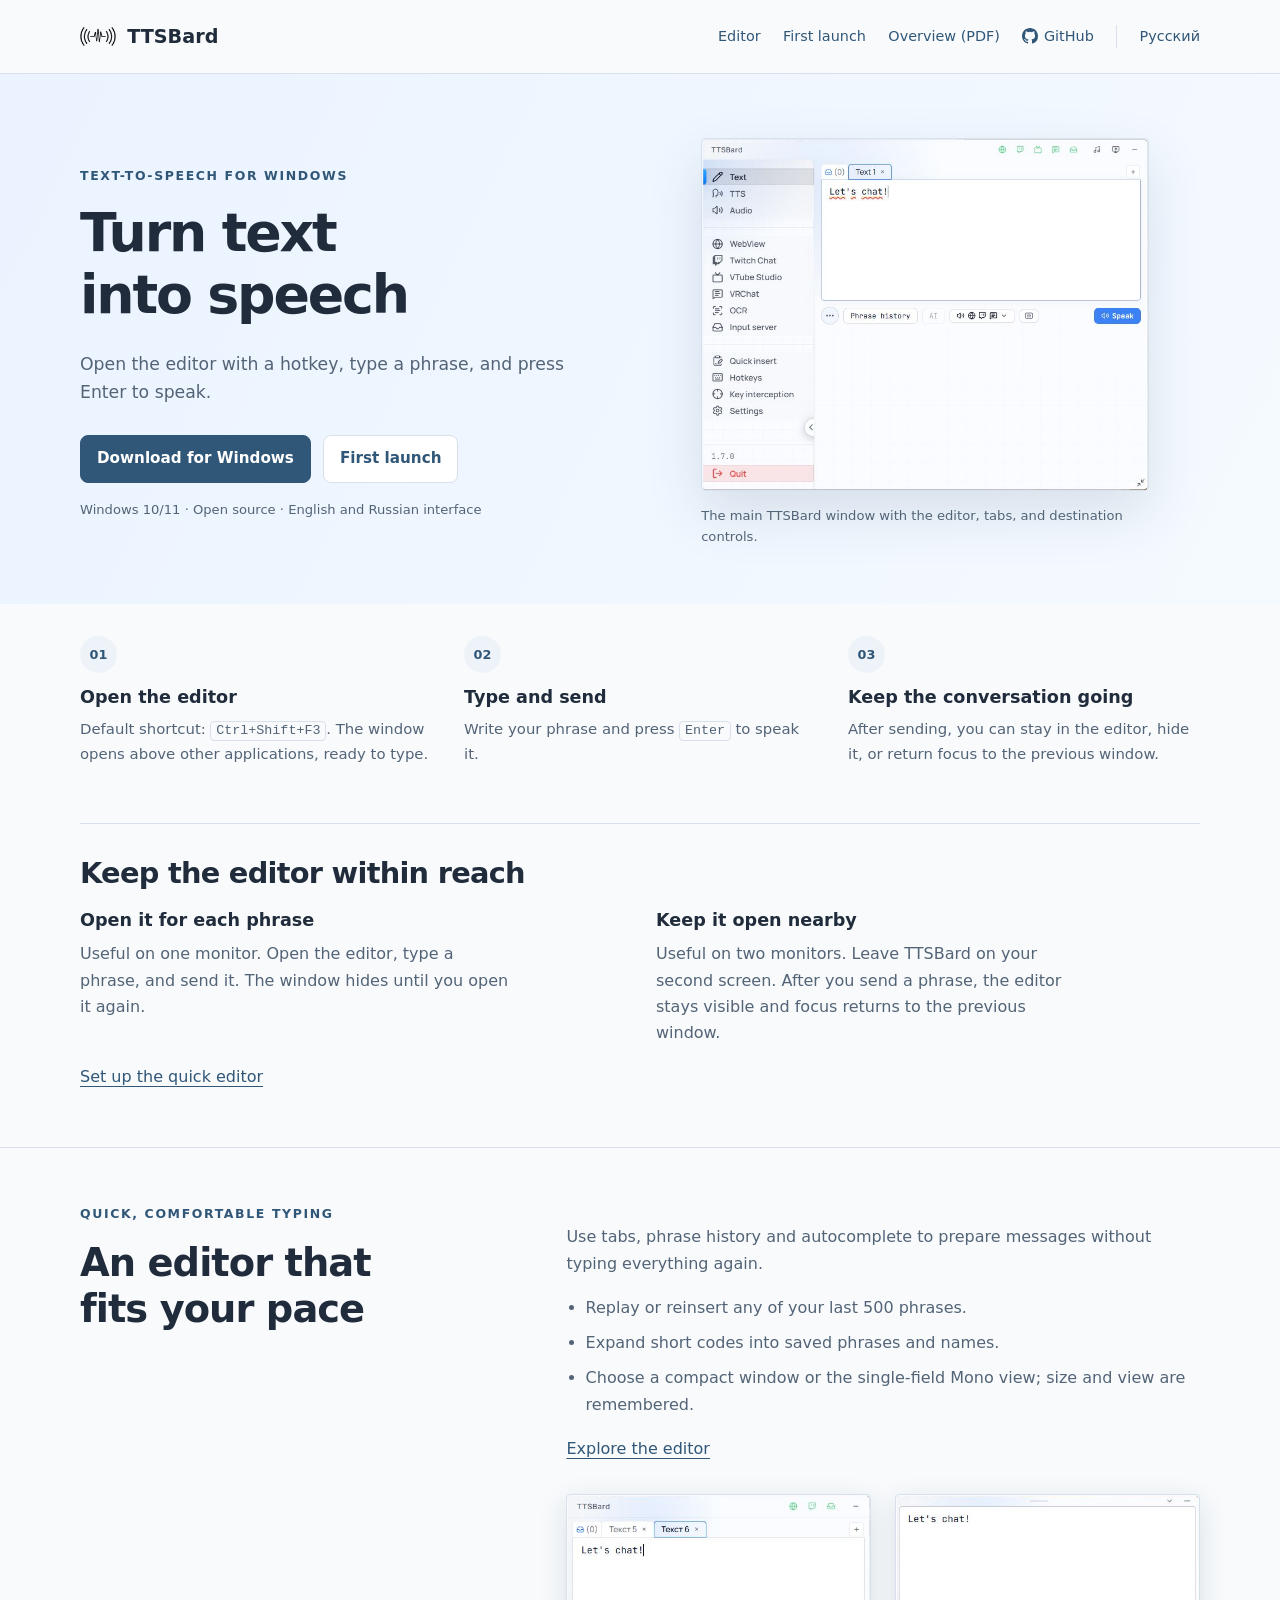
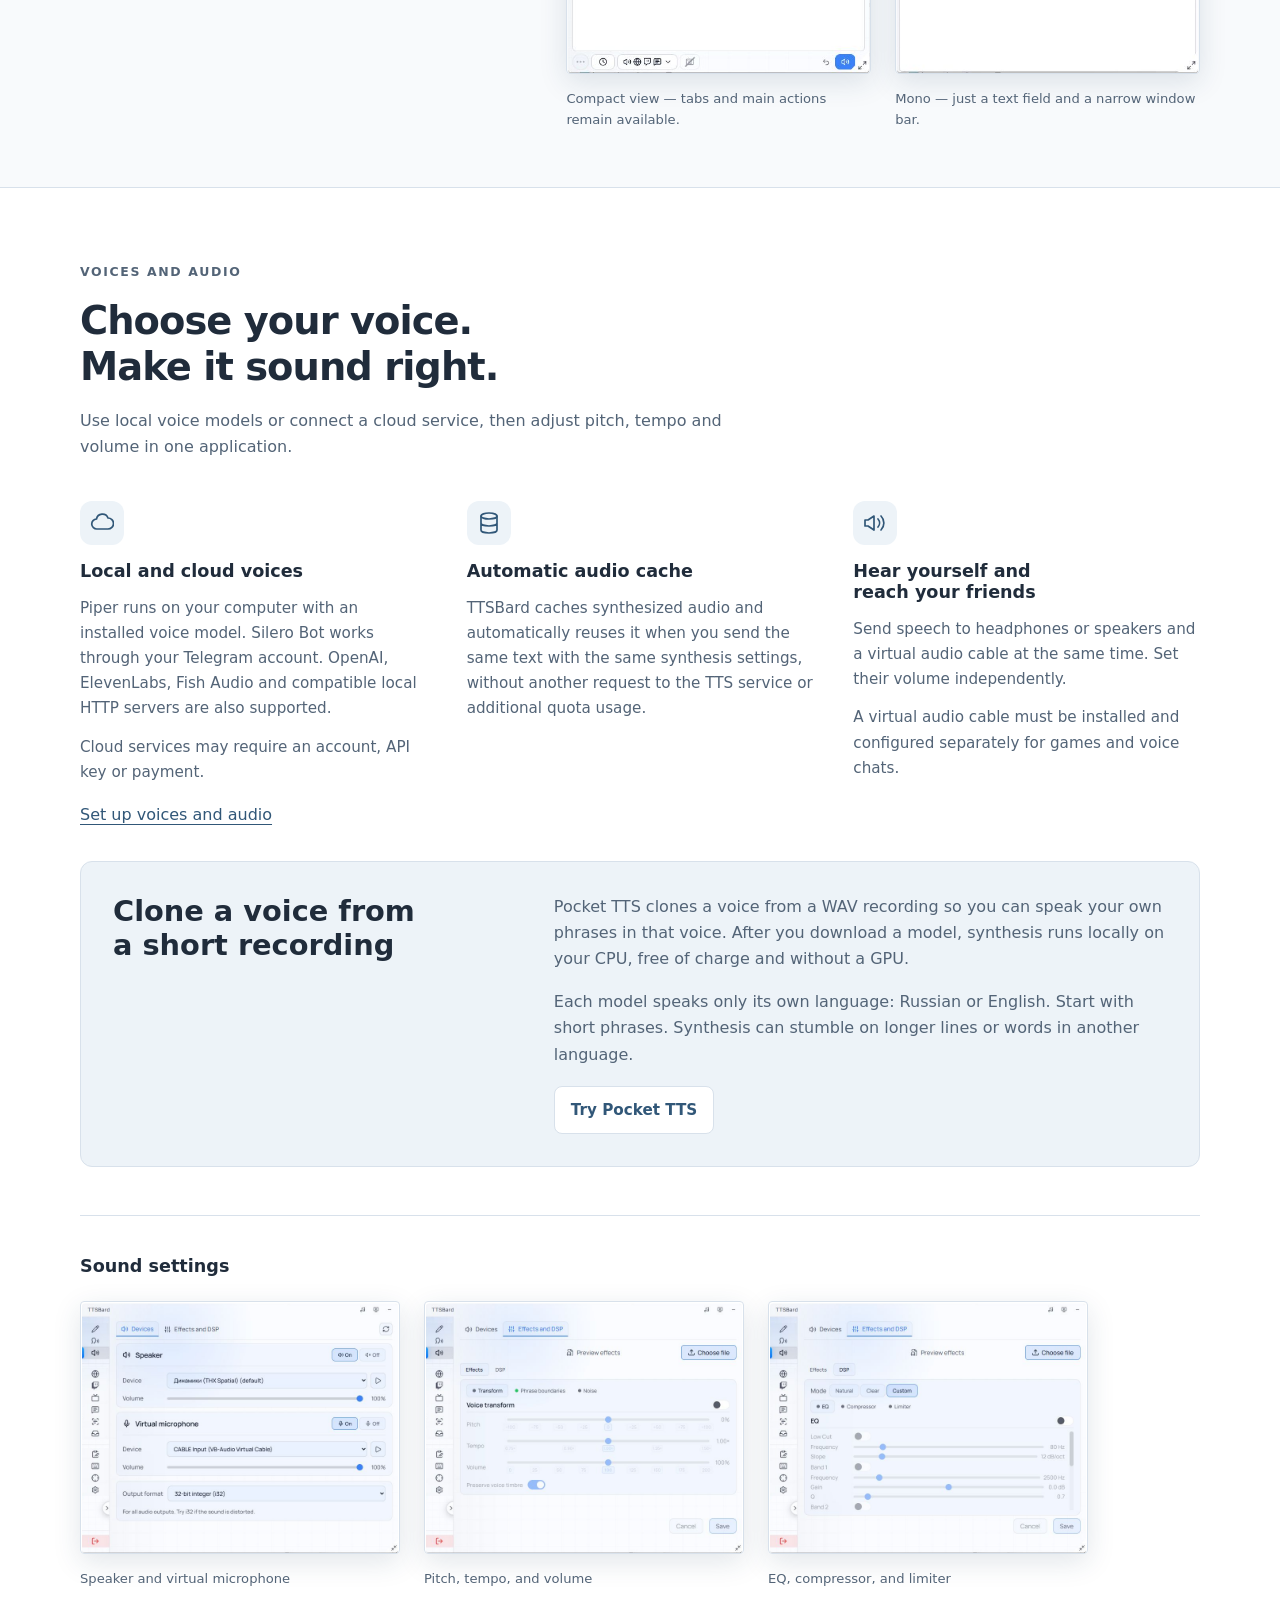
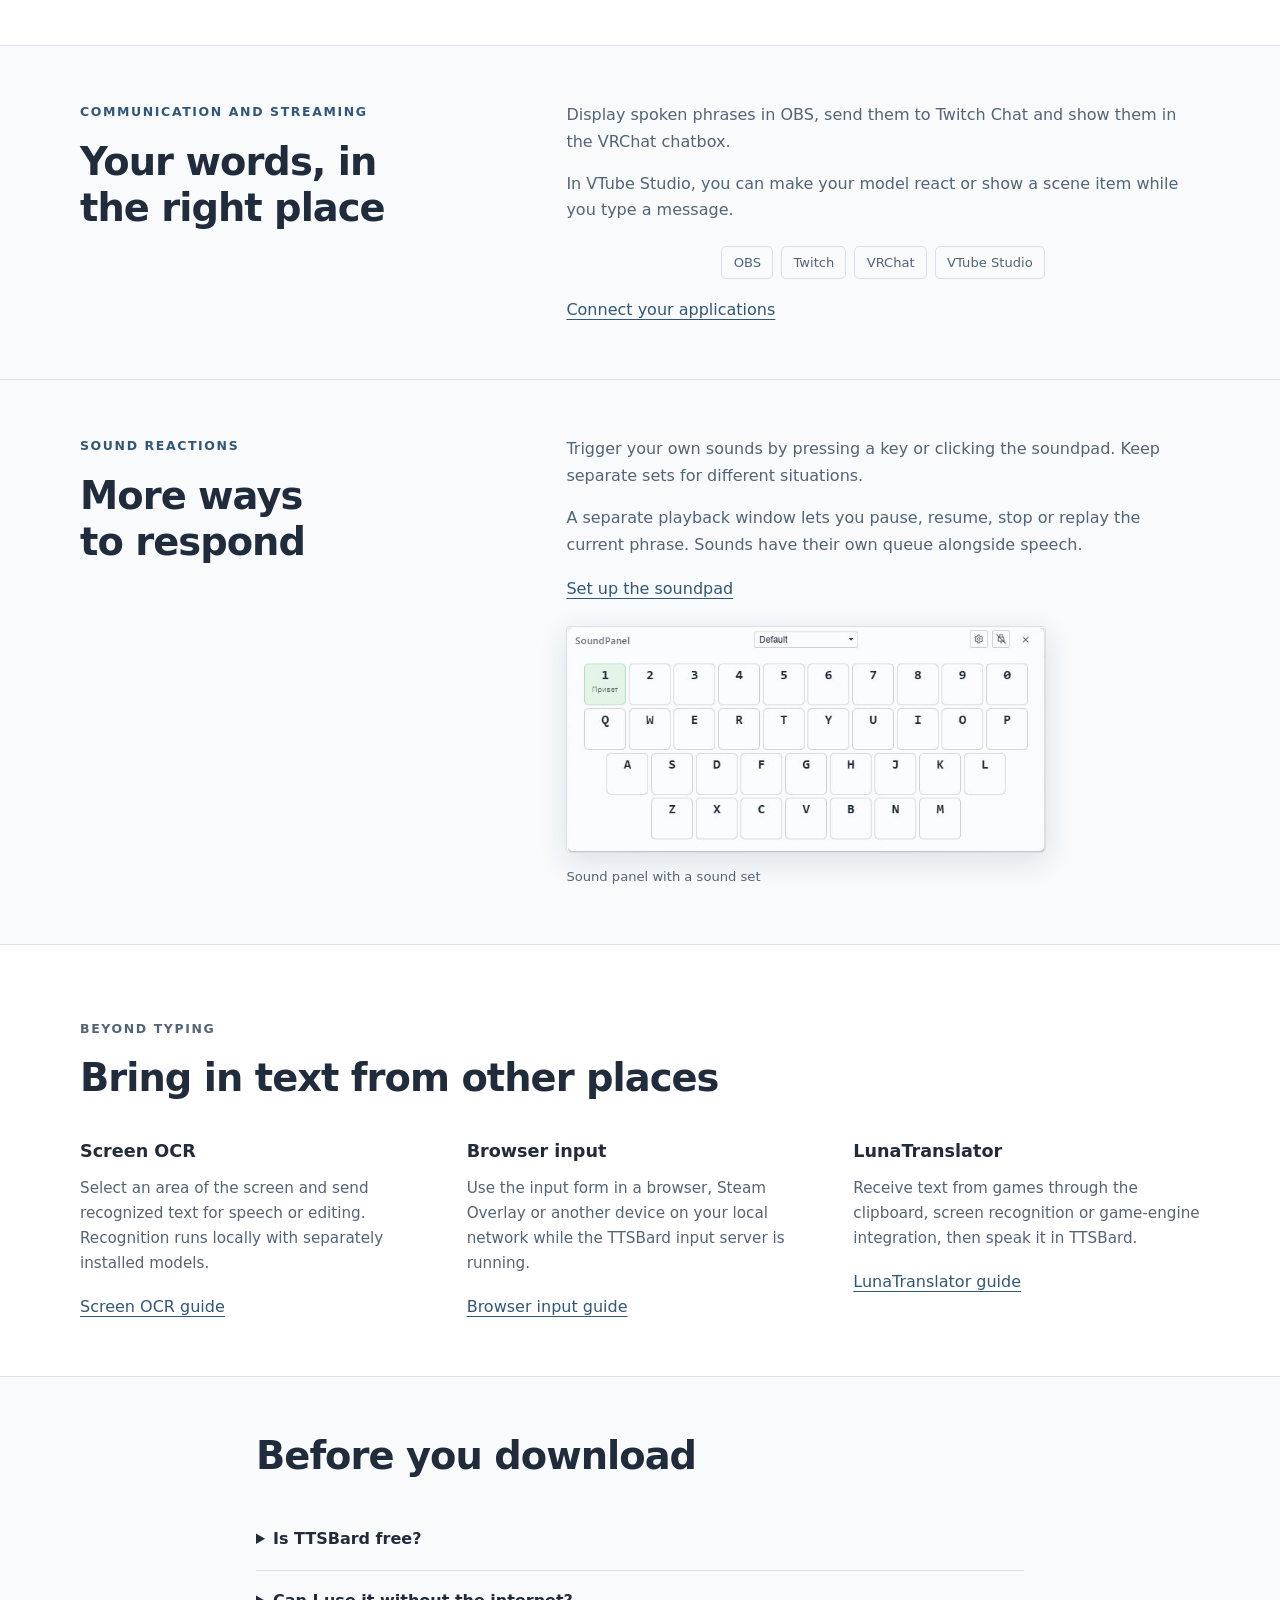
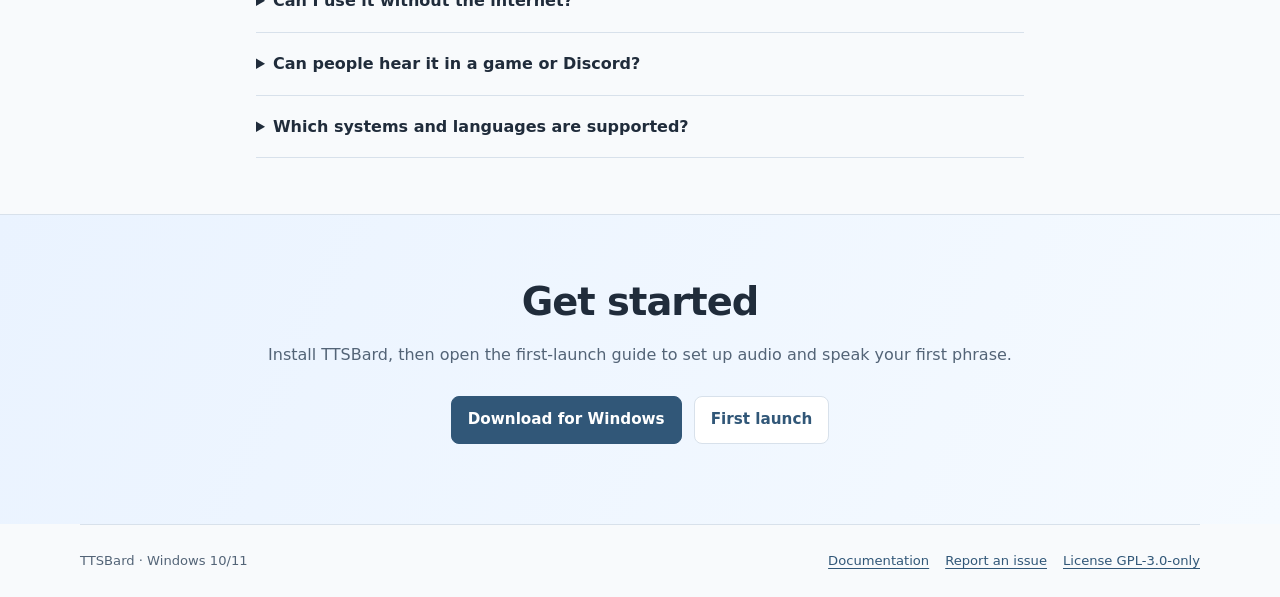
==== commit d857bfae: "Document Pocket TTS voice cloning on the site" ====
--- a/site/index.html
+++ b/site/index.html
@@ -4,7 +4,7 @@
   <meta charset="utf-8">
   <meta name="viewport" content="width=device-width, initial-scale=1">
   <title>TTSBard — text-to-speech for gaming and streaming on Windows</title>
-  <meta name="description" content="Turn typed messages into speech with TTSBard for Windows. Hotkey editor, local Piper and Pocket TTS voices, audio cache, soundpad, OBS, Twitch and VRChat integrations.">
+  <meta name="description" content="Turn typed messages into speech with TTSBard for Windows. Clone a voice locally with Pocket TTS on your CPU, and speak in games, voice chats and streams.">
   <link rel="canonical" href="https://ttsbard.github.io/">
   <link rel="alternate" hreflang="en" href="https://ttsbard.github.io/">
   <link rel="alternate" hreflang="ru" href="https://ttsbard.github.io/ru/">
@@ -14,11 +14,11 @@
   <meta property="og:locale" content="en_US">
   <meta property="og:locale:alternate" content="ru_RU">
   <meta property="og:title" content="TTSBard — text-to-speech for gaming and streaming on Windows">
-  <meta property="og:description" content="Turn typed messages into speech with TTSBard for Windows. Hotkey editor, local Piper and Pocket TTS voices, audio cache, soundpad, OBS, Twitch and VRChat integrations.">
+  <meta property="og:description" content="Turn typed messages into speech with TTSBard for Windows. Clone a voice locally with Pocket TTS on your CPU, and speak in games, voice chats and streams.">
   <meta property="og:url" content="https://ttsbard.github.io/">
   <meta name="theme-color" content="#315778">
   <link rel="icon" type="image/png" href="assets/favicon.png">
-  <link rel="stylesheet" href="assets/styles.css?v=14">
+  <link rel="stylesheet" href="assets/styles.css?v=15">
 </head>
 <body>
   <a class="skip-link" href="#main">Skip to content</a>
@@ -57,7 +57,15 @@
       <p>Use tabs, phrase history and autocomplete to prepare messages without typing everything again.</p><ul><li>Replay or reinsert any of your last 500 phrases.</li><li>Expand short codes into saved phrases and names.</li><li>Choose a compact window or the single-field Mono view; size and view are remembered.</li></ul><a class="text-link" href="https://github.com/ttsbard/TTSBard/blob/master/docs/en/user/editor.md">Explore the editor</a><div class="mode-gallery"><figure class="product-figure"><a href="assets/captures/shared/compact.jpg?v=3"><img data-product-shot="compact" src="assets/captures/shared/compact.jpg?v=3" width="513" height="302" alt="TTSBard compact view with Let's chat!, tabs and icon controls" loading="lazy"></a><figcaption>Compact view — tabs and main actions remain available.</figcaption></figure><figure class="product-figure"><a href="assets/captures/shared/mono.jpg?v=3"><img data-product-shot="mono" src="assets/captures/shared/mono.jpg?v=3" width="513" height="302" alt="TTSBard Mono view: a single text field containing Let's chat!" loading="lazy"></a><figcaption>Mono — just a text field and a narrow window bar.</figcaption></figure></div></div></div></section>
     <section id="voices" class="section" aria-labelledby="voices-title"><div class="wrap">
       <div class="section-intro"><p class="eyebrow">Voices and audio</p><h2 id="voices-title">Choose your voice. Make it sound right.</h2><p>Use local voice models or connect a cloud service, then adjust pitch, tempo and volume in one application.</p></div>
-      <div class="feature-grid"><div><span class="feature-icon" aria-hidden="true"><svg width="24" height="24" viewBox="0 0 24 24" fill="none" stroke="currentColor" stroke-width="1.7" stroke-linecap="round" stroke-linejoin="round"><path d="M7 18a5 5 0 0 1-.5-10A6 6 0 0 1 18 7a5.5 5.5 0 0 1 0 11H7Z"/></svg></span><h3>Local and cloud voices</h3><p>Piper and Pocket TTS run on your computer after you install a voice model. Silero Bot works through your Telegram account. OpenAI, ElevenLabs, Fish Audio and compatible local HTTP servers are also supported.</p><p>Cloud services may require an account, API key or payment.</p></div><div><span class="feature-icon" aria-hidden="true"><svg width="24" height="24" viewBox="0 0 24 24" fill="none" stroke="currentColor" stroke-width="1.7" stroke-linecap="round" stroke-linejoin="round"><ellipse cx="12" cy="5" rx="8" ry="3"/><path d="M4 5v14c0 1.7 3.6 3 8 3s8-1.3 8-3V5M4 12c0 1.7 3.6 3 8 3s8-1.3 8-3"/></svg></span><h3>Automatic audio cache</h3><p>TTSBard caches synthesized audio and automatically reuses it when you send the same text with the same synthesis settings, without another request to the TTS service or additional quota usage.</p></div><div><span class="feature-icon" aria-hidden="true"><svg width="24" height="24" viewBox="0 0 24 24" fill="none" stroke="currentColor" stroke-width="1.7" stroke-linecap="round" stroke-linejoin="round"><path d="m11 5-6 4H2v6h3l6 4V5ZM15 8a6 6 0 0 1 0 8M18 5a10 10 0 0 1 0 14"/></svg></span><h3>Hear yourself and reach your friends</h3><p>Send speech to headphones or speakers and a virtual audio cable at the same time. Set their volume independently.</p><p>A virtual audio cable must be installed and configured separately for games and voice chats.</p></div></div><a class="text-link" href="https://github.com/ttsbard/TTSBard/blob/master/docs/en/user/tts.md">Set up voices and audio</a>
+      <div class="feature-grid"><div><span class="feature-icon" aria-hidden="true"><svg width="24" height="24" viewBox="0 0 24 24" fill="none" stroke="currentColor" stroke-width="1.7" stroke-linecap="round" stroke-linejoin="round"><path d="M7 18a5 5 0 0 1-.5-10A6 6 0 0 1 18 7a5.5 5.5 0 0 1 0 11H7Z"/></svg></span><h3>Local and cloud voices</h3><p>Piper runs on your computer with an installed voice model. Silero Bot works through your Telegram account. OpenAI, ElevenLabs, Fish Audio and compatible local HTTP servers are also supported.</p><p>Cloud services may require an account, API key or payment.</p></div><div><span class="feature-icon" aria-hidden="true"><svg width="24" height="24" viewBox="0 0 24 24" fill="none" stroke="currentColor" stroke-width="1.7" stroke-linecap="round" stroke-linejoin="round"><ellipse cx="12" cy="5" rx="8" ry="3"/><path d="M4 5v14c0 1.7 3.6 3 8 3s8-1.3 8-3V5M4 12c0 1.7 3.6 3 8 3s8-1.3 8-3"/></svg></span><h3>Automatic audio cache</h3><p>TTSBard caches synthesized audio and automatically reuses it when you send the same text with the same synthesis settings, without another request to the TTS service or additional quota usage.</p></div><div><span class="feature-icon" aria-hidden="true"><svg width="24" height="24" viewBox="0 0 24 24" fill="none" stroke="currentColor" stroke-width="1.7" stroke-linecap="round" stroke-linejoin="round"><path d="m11 5-6 4H2v6h3l6 4V5ZM15 8a6 6 0 0 1 0 8M18 5a10 10 0 0 1 0 14"/></svg></span><h3>Hear yourself and reach your friends</h3><p>Send speech to headphones or speakers and a virtual audio cable at the same time. Set their volume independently.</p><p>A virtual audio cable must be installed and configured separately for games and voice chats.</p></div></div><a class="text-link" href="https://github.com/ttsbard/TTSBard/blob/master/docs/en/user/tts.md">Set up voices and audio</a>
+      <section id="pocket-tts" class="pocket-feature story-grid" aria-labelledby="pocket-tts-title">
+        <h3 id="pocket-tts-title">Clone a voice from a short recording</h3>
+        <div class="story-body">
+          <p>Pocket TTS clones a voice from a WAV recording so you can speak your own phrases in that voice. After you download a model, synthesis runs locally on your CPU, free of charge and without a GPU.</p>
+          <p>Each model speaks only its own language: Russian or English. Start with short phrases. Synthesis can stumble on longer lines or words in another language.</p>
+          <a class="button" href="quick-start/#pocket-tts">Try Pocket TTS</a>
+        </div>
+      </section>
       <h3 id="audio-gallery-title" class="gallery-title">Sound settings</h3>
       <div class="audio-gallery" role="group" aria-labelledby="audio-gallery-title">
         <figure class="product-figure"><a href="assets/captures/en/audio-devices.jpg"><img src="assets/captures/en/audio-devices.jpg" width="802" height="632" alt="Speaker and virtual microphone" loading="lazy"></a><figcaption>Speaker and virtual microphone</figcaption></figure>
--- a/site/assets/styles.css
+++ b/site/assets/styles.css
@@ -102,6 +102,10 @@
 .section-copy > p { margin-top: 1.3rem; color: var(--muted); }
 .section-copy ul { padding-left: 1.2rem; margin-top: 1.1rem; }
 .section-copy li + li { margin-top: .55rem; }
+.voice-option { margin-top: 1.75rem; padding-top: 1.5rem; border-top: 1px solid var(--line); }
+.voice-option h3 { font-size: 1.25rem; }
+.voice-option ol { padding-left: 1.2rem; margin-top: .85rem; }
+.voice-option p { margin-top: .85rem; color: var(--muted); }
 .text-link { display: inline-block; margin-top: 1.1rem; }
 .section-intro { max-width: 43rem; }
 .section-intro > p { margin-top: 1.1rem; color: var(--muted); }
@@ -109,6 +113,9 @@
 .feature-grid p { margin-top: .85rem; color: var(--muted); font-size: .95rem; }
 .feature-icon { display: inline-grid; place-items: center; width: 44px; height: 44px; margin-bottom: 1rem; border-radius: 12px; background: var(--soft); color: var(--accent); }
 .story-grid { display: grid; grid-template-columns: .8fr 1.2fr; align-items: start; gap: 4rem; }
+.pocket-feature { margin-top: 2rem; padding: clamp(1.25rem, 4vw, 2rem); gap: clamp(1rem, 3vw, 2rem); border: 1px solid var(--line); border-radius: 12px; background: var(--soft); }
+.pocket-feature h3 { font-size: clamp(1.4rem, 3vw, 1.8rem); }
+.pocket-feature .button { margin-top: 1.15rem; }
 .story-body { min-width: 0; color: var(--muted); }
 .story-body .service-list { justify-content: center; }
 .service-list { display: flex; flex-wrap: wrap; align-items: center; gap: .5rem; list-style: none; padding: 0; margin-top: 1.4rem; }
